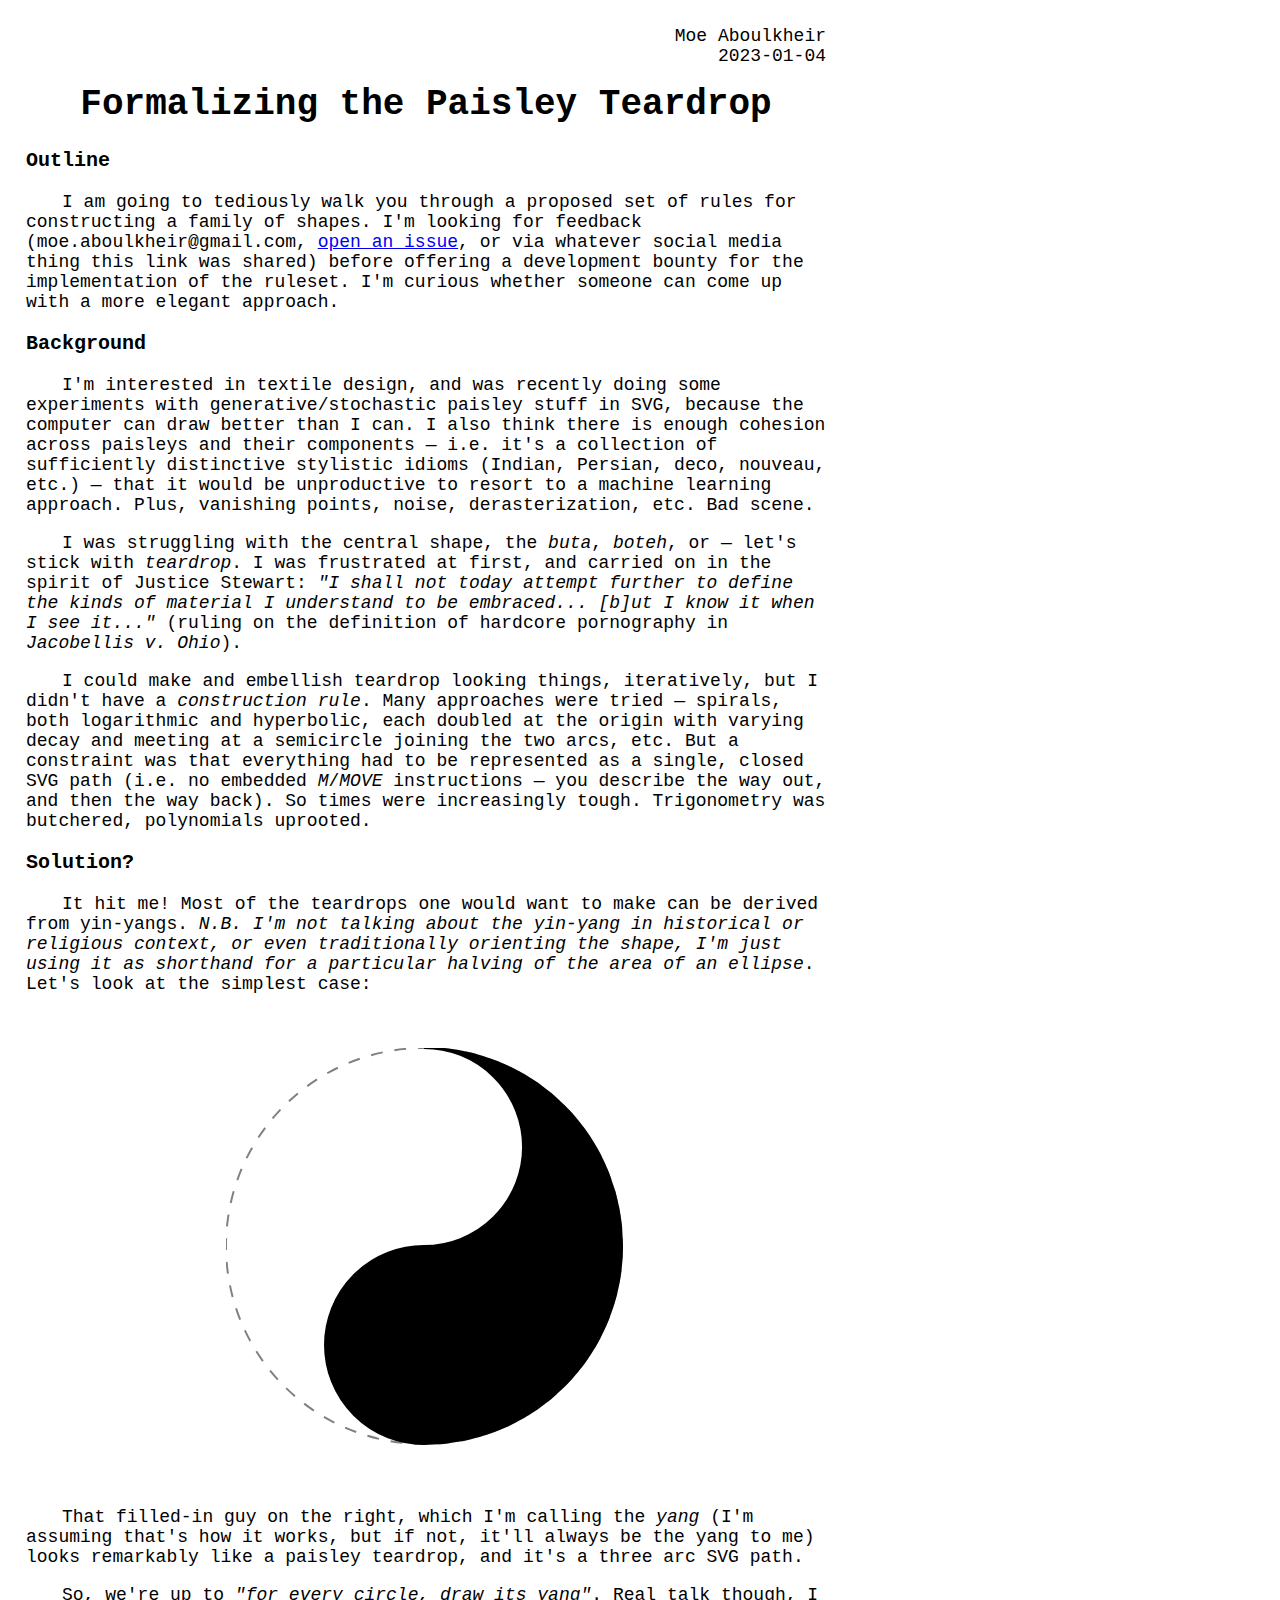
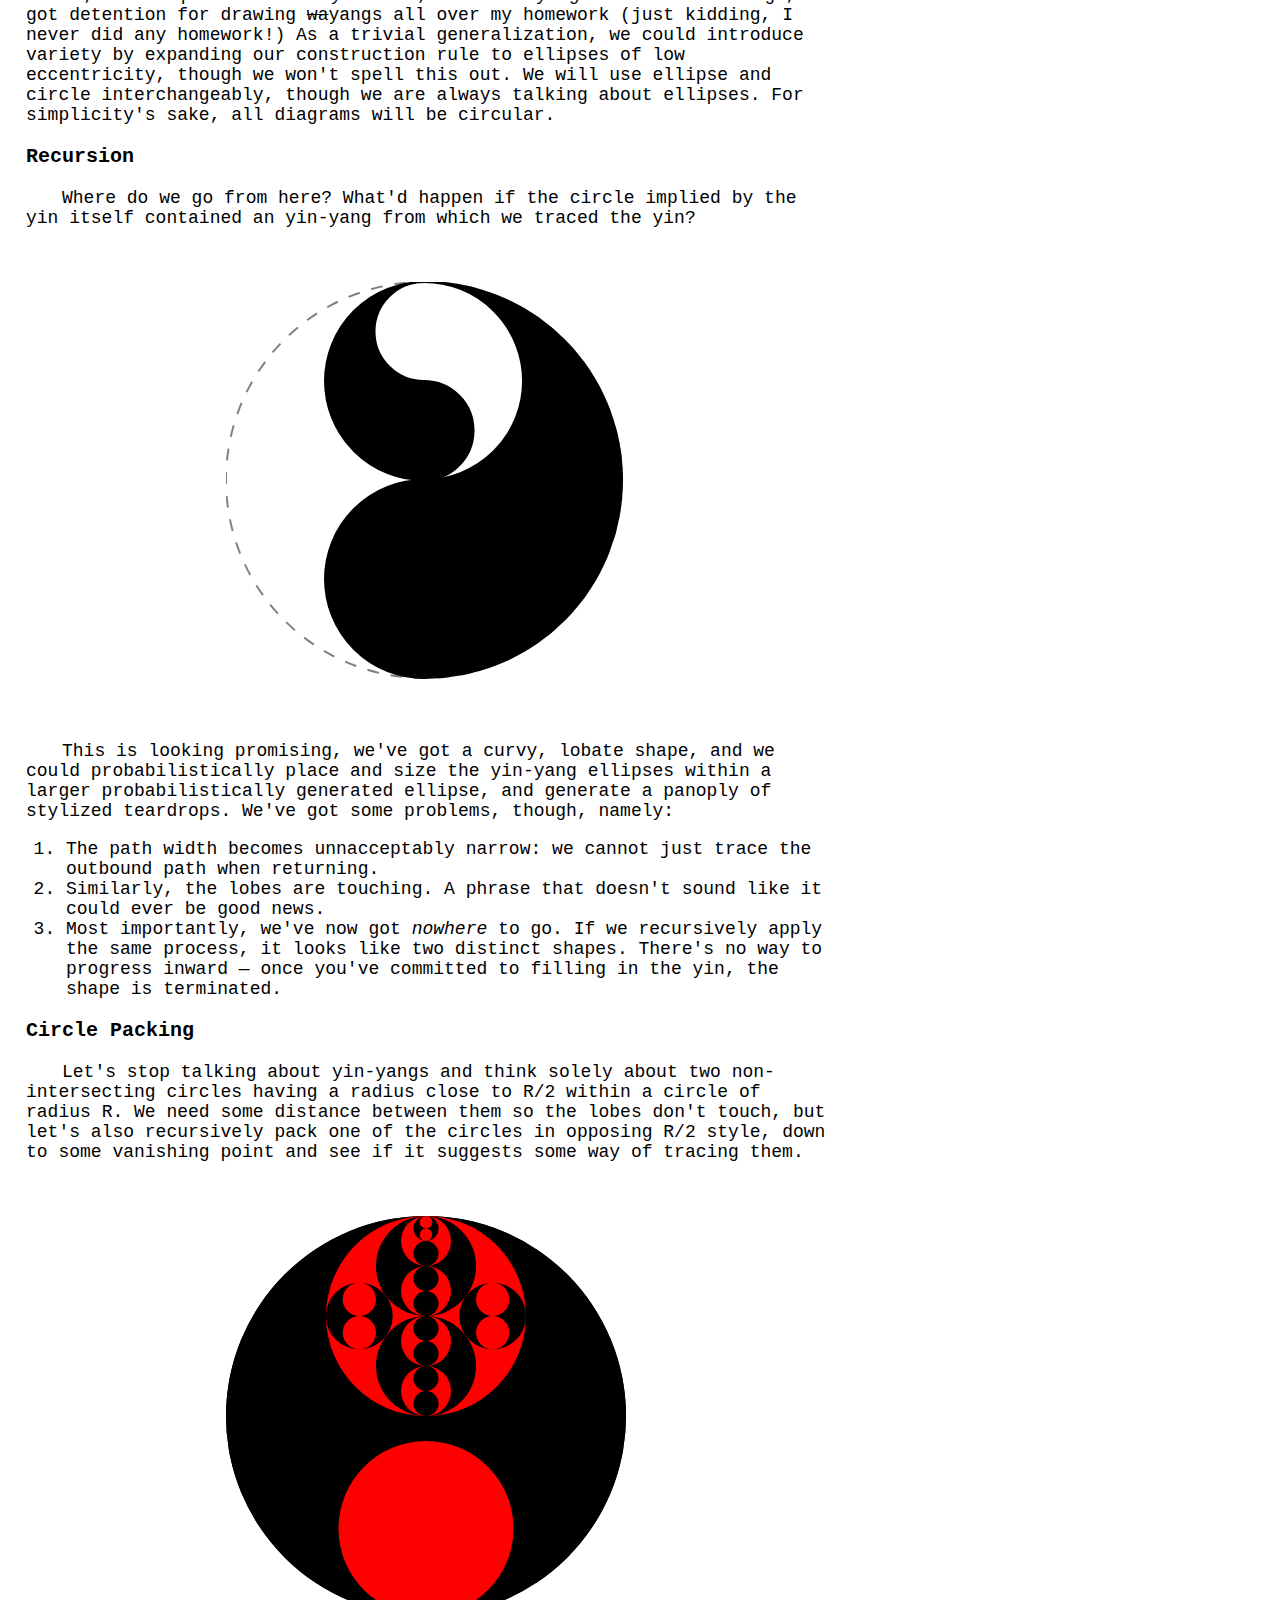
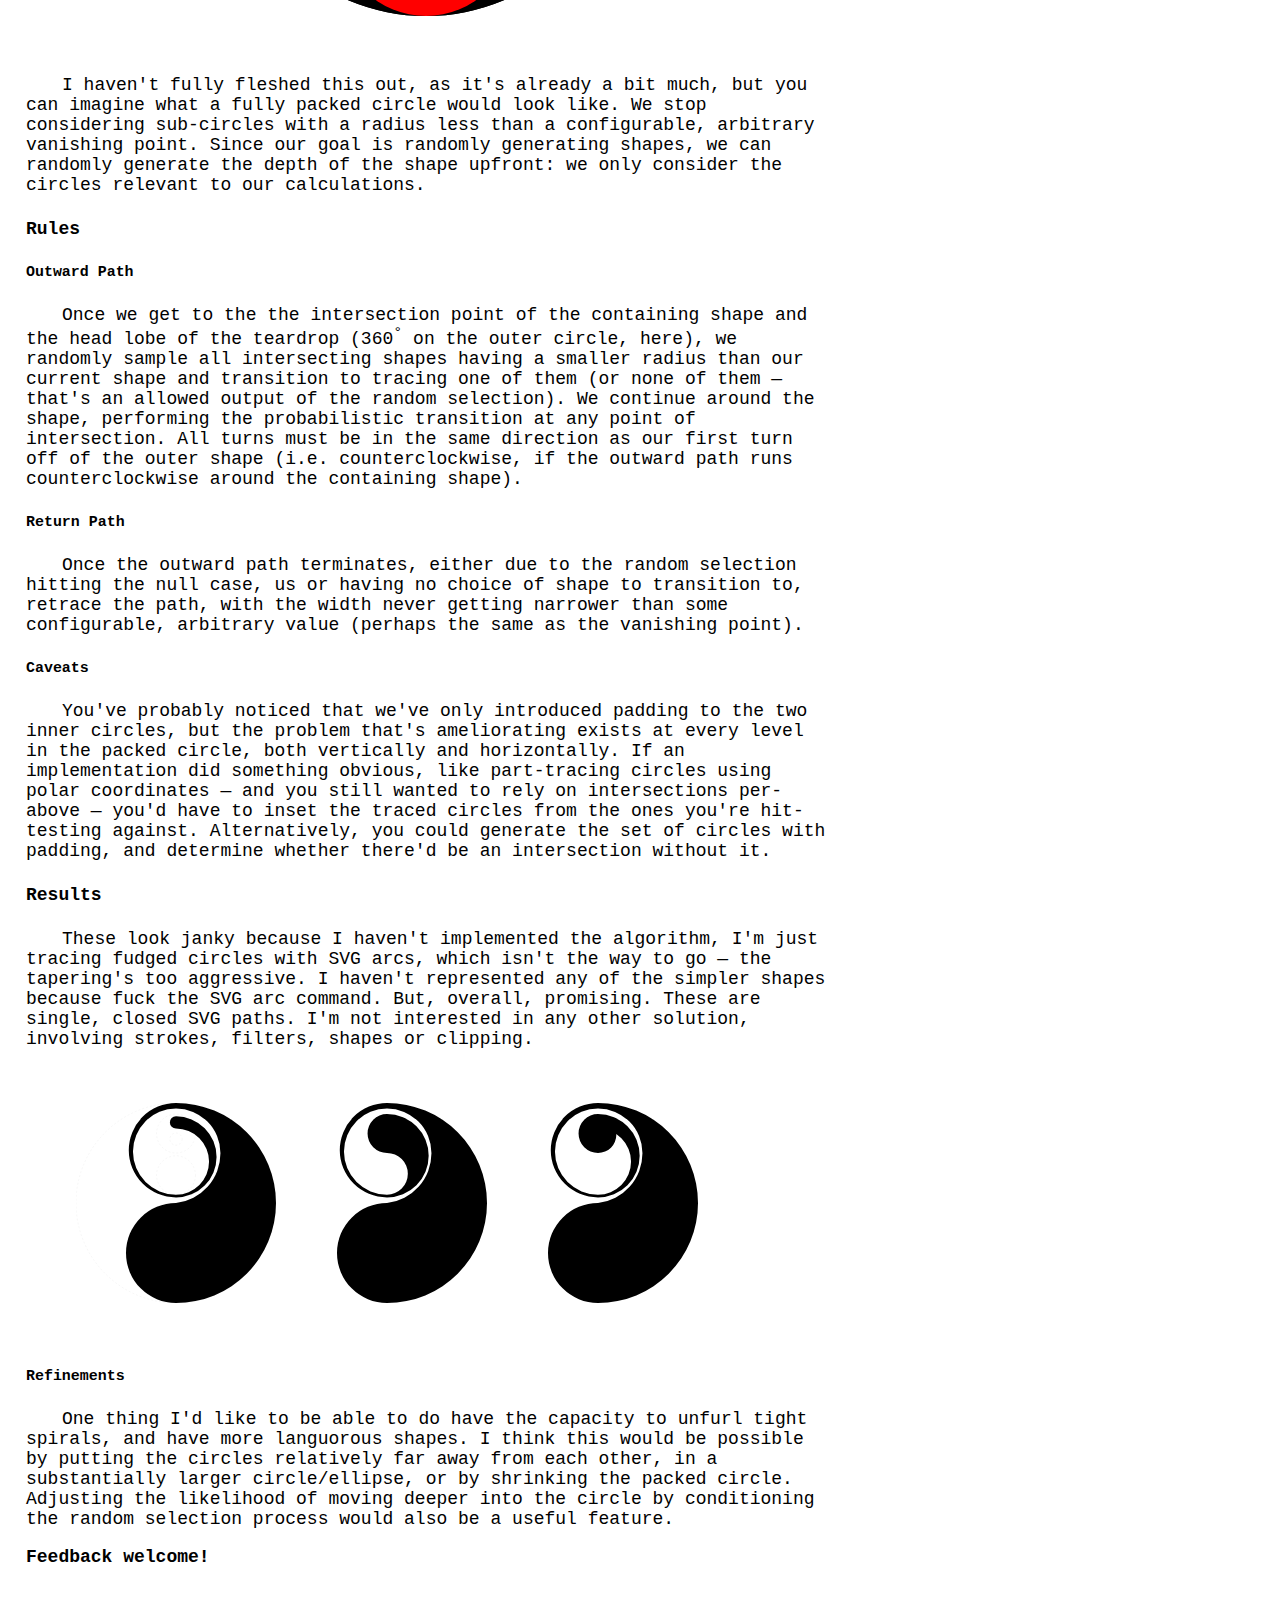
==== index.html @ a37d4d9e "Spec" ====
<!doctype html>
<html class="no-js" lang="">
    <head>
        <meta charset="utf-8">
        <meta http-equiv="x-ua-compatible" content="ie=edge">
        <title>Formalizing the Paisley Teardrop</title>
        <meta name="description" content="">
        <meta name="viewport" content="width=device-width, initial-scale=1">
        <style type="text/css">
         body {
             font-family: monospace;
             max-width: 800px;
             padding: 1em;
             font-size: 18px;
         }

         blockquote {
            font-size: 16px;
         }

         h3 {
             font-size: 20px;
         }
         p {
             text-indent: 2em;
         }

         h1 { clear: both; text-align: center }

         svg { padding: 2em 0 2em 0; margin-left: 200px; }

         .examples {
             margin-left: 50px;
         }

         .examples svg {
             display: inline-block;
             margin-left: 0;
         }

         .intro {
            float: right;
            text-align: right;
            margin-bottom: 1em;
         }

         circle, ellipse { fill: none; stroke: grey; stroke-width: 0.5; stroke-dasharray: 3 }
         path { stroke: black; stroke-width: 0.5; }
        </style>
    </head>
    <body>
        <div class="intro">
            Moe Aboulkheir<br />
            2023-01-04
        </div>
        <h1>Formalizing the Paisley Teardrop</h1>

        <h3>Outline</h3>

        <p>
            I am going to tediously walk you through a proposed set of rules for constructing
            a family of shapes. I'm looking for feedback (moe.aboulkheir@gmail.com,
            <a href="https://github.com/moea/paisley/issues">open an issue</a>, or via whatever social media thing this link was shared) before offering
            a development bounty for the implementation of the ruleset. I'm
            curious whether someone
            can come up with a more elegant approach.
        </p>

        <h3>Background</h3>
        <p>
            I'm interested in textile design, and was recently doing some experiments
            with generative/stochastic paisley stuff in SVG, because the computer can draw better than I can.
            I also think there is enough cohesion across paisleys and their components &mdash; i.e.
            it's a collection of sufficiently distinctive stylistic idioms (Indian, Persian, deco, nouveau, etc.) &mdash; that
            it would be unproductive to resort to a machine learning approach. Plus,
            vanishing points, noise, derasterization, etc. Bad scene.
        </p>
        <p>
            I was struggling with the central
            shape, the <i>buta</i>, <i>boteh</i>, or &mdash; let's stick with <i>teardrop</i>.
            I was frustrated at first, and carried on in the spirit of Justice Stewart:
            <i>"I shall not today attempt further to define the kinds of material
                I understand to be embraced... [b]ut I know it when I see it..."</i>
            (ruling on the definition of hardcore pornography in <i>Jacobellis v. Ohio</i>).
        </p>

            <p>I could
                make and embellish teardrop looking things, iteratively, but I didn't
                have a <i>construction rule</i>.  Many approaches were tried &mdash; spirals, both logarithmic and
                hyperbolic, each doubled at the origin with varying decay and meeting at a semicircle joining
                the two arcs, etc.  But a constraint  was that everything had to be represented as a single, closed SVG path (i.e. no embedded <em>M</em>/<em>MOVE</em> instructions &mdash; you
                describe the way out, and then the way back). So times were
                increasingly tough. Trigonometry was butchered, polynomials
                uprooted.
            </p>

            <h3>Solution?</h3>
            <p>
                It hit me!  Most of the teardrops one would want to make can be derived from
                yin-yangs.  <i>N.B. I'm not talking about the yin-yang in historical or religious context, or even traditionally
                orienting the shape, I'm just using it as shorthand for a particular halving of the area of an ellipse</i>.  Let's
                look at the simplest case:
            </p>

            <svg width="400" height="400" viewbox="0 0 101 101">
                <circle cx="50" cy="50" r="50" />
                <path d="M 50 50 A 1 1 0 0 0 50 100 A 1 1 0 0 0 50 0 A 1 1 0 0 1 50 50" />
            </svg>

                <p>
                That filled-in guy on the right, which I'm calling the <i>yang</i> (I'm assuming
                that's how it works, but if not, it'll always be the yang to me)  looks remarkably
                like a paisley teardrop, and it's a three arc SVG path.

                <p>
                       So, we're up to <i>"for every circle, draw its yang"</i>.
                       Real talk though, I got detention for drawing <strike>wa</strike>yangs all over my
                       homework (just kidding, I never did any homework!) As a trivial generalization, we could introduce
                       variety by expanding our construction rule to ellipses of
                       low eccentricity, though we won't spell this out.  We will
                       use ellipse and circle interchangeably, though we are always
                       talking about ellipses. For simplicity's sake, all diagrams
                       will be circular.
                </p>

                <h3>Recursion</h3>

                <p>Where do we go from here?  What'd happen if the circle implied by the yin
                itself contained an yin-yang from which we traced the yin?</p>

                <svg width="400" height="400" viewbox="0 0 101 101">
                    <circle cx="50" cy="50" r="50" />
                   <path d="M 50 50 A 1 1 0 0 0 50 100 A 1 1 0 0 0 50 0 A 1 1 0 0 1 50 50" />
                    <path d="M 50 25 A 1 1 0 0 1 50 50 A 1 1 0 0 1 50 0 A 1 1 0 0 0 50 25" />
                </svg>

                <p>This is looking promising, we've got a curvy, lobate shape, and we could
                    probabilistically place and size the yin-yang ellipses within a larger
                    probabilistically generated ellipse, and generate a panoply of stylized teardrops.
                    We've got some problems, though, namely:

                    <ol>
                        <li>The path width becomes unnacceptably narrow: we
                        cannot just trace the outbound path when returning.</li>
                        <li>Similarly, the lobes are touching. A phrase that
                        doesn't sound like it could ever be good news.</li>
                        <li>Most importantly, we've now got <i>nowhere</i> to go.  If we
                        recursively apply the same process, it looks like two distinct shapes.  There's
                        no way to progress inward  &mdash; once you've committed to
                            filling in the yin, the shape is terminated.</li>
                    </ol>
                </p>

                <h3>Circle Packing</h3>

                <p>
                Let's stop talking about yin-yangs and think solely about two
                    non-intersecting
                    circles having a radius close to <code>R/2</code> within a circle of radius
                    <code>R</code>. We need some distance between them so the lobes don't touch,
                but let's also recursively pack one of the circles in opposing
                    <code>R/2</code> style, down to some vanishing point and see if it suggests some
                way of tracing them.
                </p>

                <svg viewbox="0 0 300 300" style="width: 400px; height: 400px">
                    <circle cx="150" cy="150" r="150" style="stroke-width: 0; fill: black;"></circle><circle cx="150" cy="234.375" r="65.625" style="stroke-width: 0; fill: red;"></circle><g><circle cx="150" cy="150" r="150" style="stroke-width: 0; fill: black;"></circle><circle cx="150" cy="234.375" r="65.625" style="stroke-width: 0; fill: red;"></circle><circle cx="150" cy="75" r="75" style="stroke-width: 0; fill: red;"></circle><circle cx="150" cy="37.5" r="37.5" style="stroke-width: 0; fill: black;"></circle><circle cx="150" cy="112.5" r="37.5" style="stroke-width: 0; fill: black;"></circle><circle cx="150" cy="18.75" r="18.75" style="stroke-width: 0; fill: red;"></circle><circle cx="150" cy="56.25" r="18.75" style="stroke-width: 0; fill: red;"></circle><circle cx="100" cy="75" r="25" style="stroke-width: 0; fill: black;"></circle><circle cx="200" cy="75" r="25" style="stroke-width: 0; fill: black;"></circle><circle cx="150" cy="93.75" r="18.75" style="stroke-width: 0; fill: red;"></circle><circle cx="150" cy="131.25" r="18.75" style="stroke-width: 0; fill: red;"></circle><circle cx="150" cy="9.375" r="9.375" style="stroke-width: 0; fill: black;"></circle><circle cx="150" cy="28.125" r="9.375" style="stroke-width: 0; fill: black;"></circle><circle cx="150" cy="46.875" r="9.375" style="stroke-width: 0; fill: black;"></circle><circle cx="150" cy="65.625" r="9.375" style="stroke-width: 0; fill: black;"></circle><circle cx="150" cy="84.375" r="9.375" style="stroke-width: 0; fill: black;"></circle><circle cx="150" cy="103.125" r="9.375" style="stroke-width: 0; fill: black;"></circle><circle cx="150" cy="121.875" r="9.375" style="stroke-width: 0; fill: black;"></circle><circle cx="150" cy="140.625" r="9.375" style="stroke-width: 0; fill: black;"></circle><circle cx="150" cy="4.6875" r="4.6875" style="stroke-width: 0; fill: red;"></circle><circle cx="150" cy="14.0625" r="4.6875" style="stroke-width: 0; fill: red;"></circle><circle cx="100" cy="62.5" r="12.5" style="stroke-width: 0; fill: red;"></circle><circle cx="100" cy="87.5" r="12.5" style="stroke-width: 0; fill: red;"></circle><circle cx="200" cy="62.5" r="12.5" style="stroke-width: 0; fill: red;"></circle><circle cx="200" cy="87.5" r="12.5" style="stroke-width: 0; fill: red;"></circle></svg>

                <p>
                    I haven't fully fleshed this out, as it's already a bit much, but
                    you can imagine what a fully packed circle would look like.
                    We stop considering sub-circles with a
                    radius less than a configurable, arbitrary vanishing point.
                    Since our goal is randomly generating shapes, we can
                    randomly generate the depth of the shape upfront: we only
                    consider the circles relevant to our calculations.
                </p>

                <h4>Rules</h4>
                <h5>Outward Path</h5>
                <p>
                    Once we get to the the intersection point of the containing
                    shape and the head lobe of the teardrop (360<sup>&deg;</sup> on
                    the outer circle, here), we randomly sample all intersecting
                    shapes having a smaller radius than our current shape
                    and transition
                    to tracing one of them (or none of them &mdash; that's an allowed output
                    of the random selection).  We continue around the shape, performing the
                    probabilistic transition at any point of intersection.  All turns must be
                    in the same direction as our first turn off of the outer shape
                    (i.e. counterclockwise, if the outward path runs
                    counterclockwise around the containing shape).
                </p>
                <h5>Return Path</h5>
                    <P>Once the outward path terminates, either due to the random selection
                hitting the null case, us or having no choice of shape to transition
                        to, retrace the path, with the width never getting
                        narrower than some configurable, arbitrary value (perhaps
                        the same as the vanishing point).</p>

                <h5>Caveats</h5>

                <p>You've probably noticed that we've only introduced padding to the
                two inner circles, but the problem that's ameliorating exists at
                    every level in the packed circle, both vertically and horizontally.
                    If an implementation did something obvious, like part-tracing circles
                using polar coordinates &mdash; and you still wanted to rely on intersections per-above &mdash;
                you'd have to inset the traced circles from the ones you're hit-testing against.  Alternatively,
                you could generate the set of circles with padding, and determine whether there'd be
                an intersection without it.</p>

                <h4>Results</h4>

                <p>These look janky because I haven't implemented the algorithm, I'm just
                    tracing fudged circles with SVG arcs, which isn't the way to go &mdash; the tapering's too aggressive.  I
                    haven't represented any of the simpler shapes because fuck the SVG arc command.
                    But, overall, promising.  These are single, closed SVG paths.
                    I'm not interested in any other solution, involving strokes, filters, shapes or
                    clipping.
                </p>

                <div class="examples">
                <svg viewBox="0 0 300 300" style="width: 200px; height: 200px"><circle cx="150" cy="150" r="150" style="opacity: 0.2;"></circle><circle cx="150" cy="75" r="66.66666666666667" style="opacity: 0.2;"></circle><circle cx="150" cy="45.833333333333336" r="29.166666666666664" style="opacity: 0.2;"></circle><circle cx="150" cy="108.33333333333333" r="29.166666666666664" style="opacity: 0.2;"></circle><circle cx="150" cy="29.166666666666664" r="9.166666666666664" style="opacity: 0.2;"></circle><circle cx="150" cy="54.166666666666664" r="9.166666666666664" style="opacity: 0.2;"></circle><circle cx="150" cy="225" r="75" style="opacity: 0.2;"></circle></g><path d="M 150 150 A 75 75 0 0 0 150 300 A 150 150 0 0 0 149.99999999999997 0 A 66.66666666666667 66.66666666666667 0 0 0 150 141.66666666666669 A 9.166666666666664 9.166666666666664 0 0 0 150 20 A 9.166666666666664 9.166666666666664 0 0 0 150 38.33333333333333 A 29.166666666666664 29.166666666666664 0 0 1 150 137.5 A 45 45 0 0 1 150 8.333333333333329 A 66.66666666666667 66.66666666666667 0 0 1 216.66666666666669 75 A 75 75 0 0 1 150 150" style="stroke-width: 0; fill: black;"></path><</svg>
                <svg viewBox="0 0 300 300" style="width: 200px; height: 200px"><path d="M 150 150 A 75 75 0 0 0 150 300 A 150 150 0 0 0 149.99999999999997 0 A 66.66666666666667 66.66666666666667 0 0 0 150 141.66666666666669 A 29.166666666666664 29.166666666666664 0 0 0 150 16.66666666666667 A 29.166666666666664 29.166666666666664 0 0 0 150 75 A 29.166666666666664 29.166666666666664 0 0 1 150 137.5 A 45 45 0 0 1 150 8.333333333333329 A 66.66666666666667 66.66666666666667 0 0 1 216.66666666666669 75 A 75 75 0 0 1 150 150" style="stroke-width: 0; fill: black;"></path></svg>
                <svg viewBox="0 0 300 300" style="width: 200px; height: 200px"><path d="M 150 150 A 75 75 0 0 0 150 300 A 150 150 0 0 0 149.99999999999997 0 A 66.66666666666667 66.66666666666667 0 0 0 150 141.66666666666669 A 29.166666666666664 29.166666666666664 0 0 0 150 16.66666666666667 A 29.166666666666664 29.166666666666664 0 0 0 150 75 A 9.166666666666664 9.166666666666664 0 0 0 150 20 A 9.166666666666664 9.166666666666664 0 0 0 150 38.33333333333333 A 29.166666666666664 29.166666666666664 0 0 1 150 137.5 A 45 45 0 0 1 150 8.333333333333329 A 66.66666666666667 66.66666666666667 0 0 1 216.66666666666669 75 A 75 75 0 0 1 150 150" style="stroke-width: 0; fill: black;"></path></svg>
                </div>

                <h5>Refinements</h5>

                <p>
                      One thing I'd like to be able to do have the capacity
                    to unfurl tight spirals, and have more languorous shapes.
                    I think this would be possible by putting the circles relatively
                    far away from each other, in a substantially larger circle/ellipse, or by shrinking the packed circle.   Adjusting
                    the likelihood of moving deeper into the circle by
                    conditioning the random selection
                    process would also be a useful feature.
                </p>

                <b>Feedback welcome!</b>

    </body>
</html>
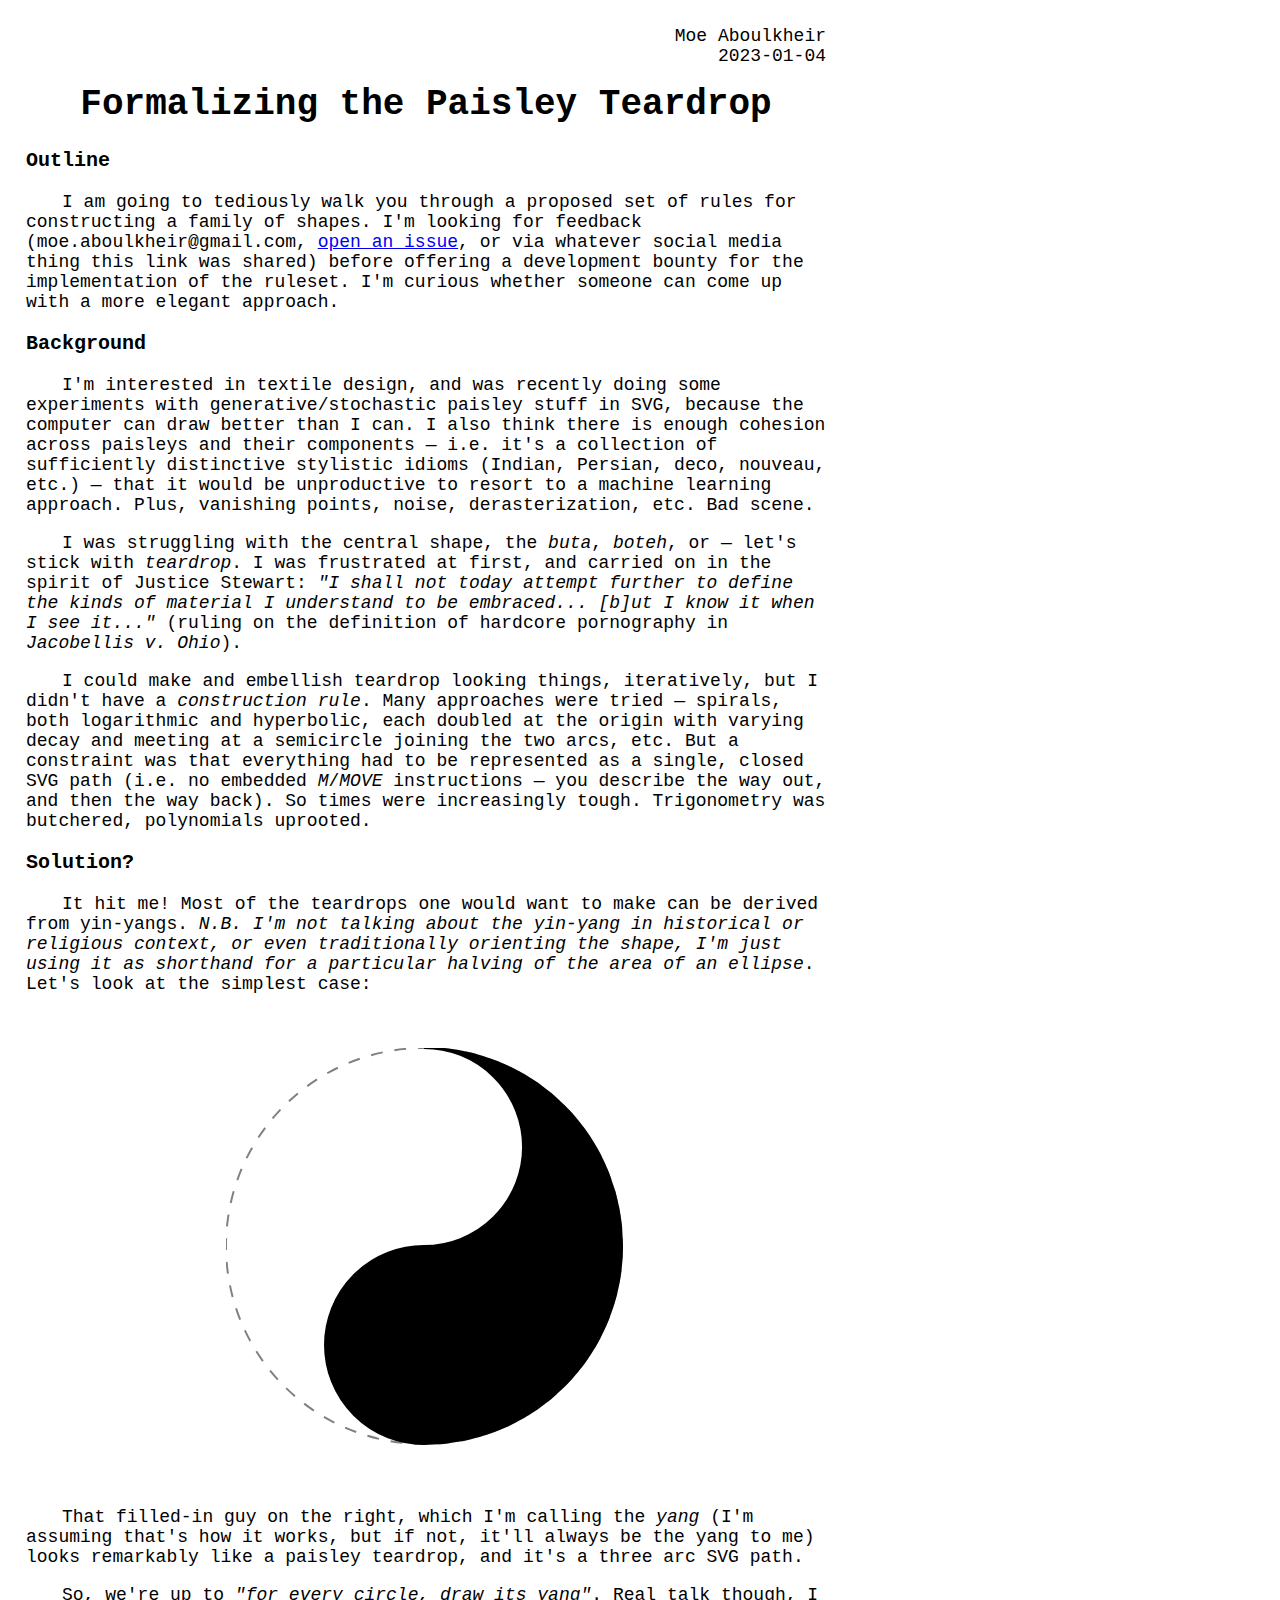
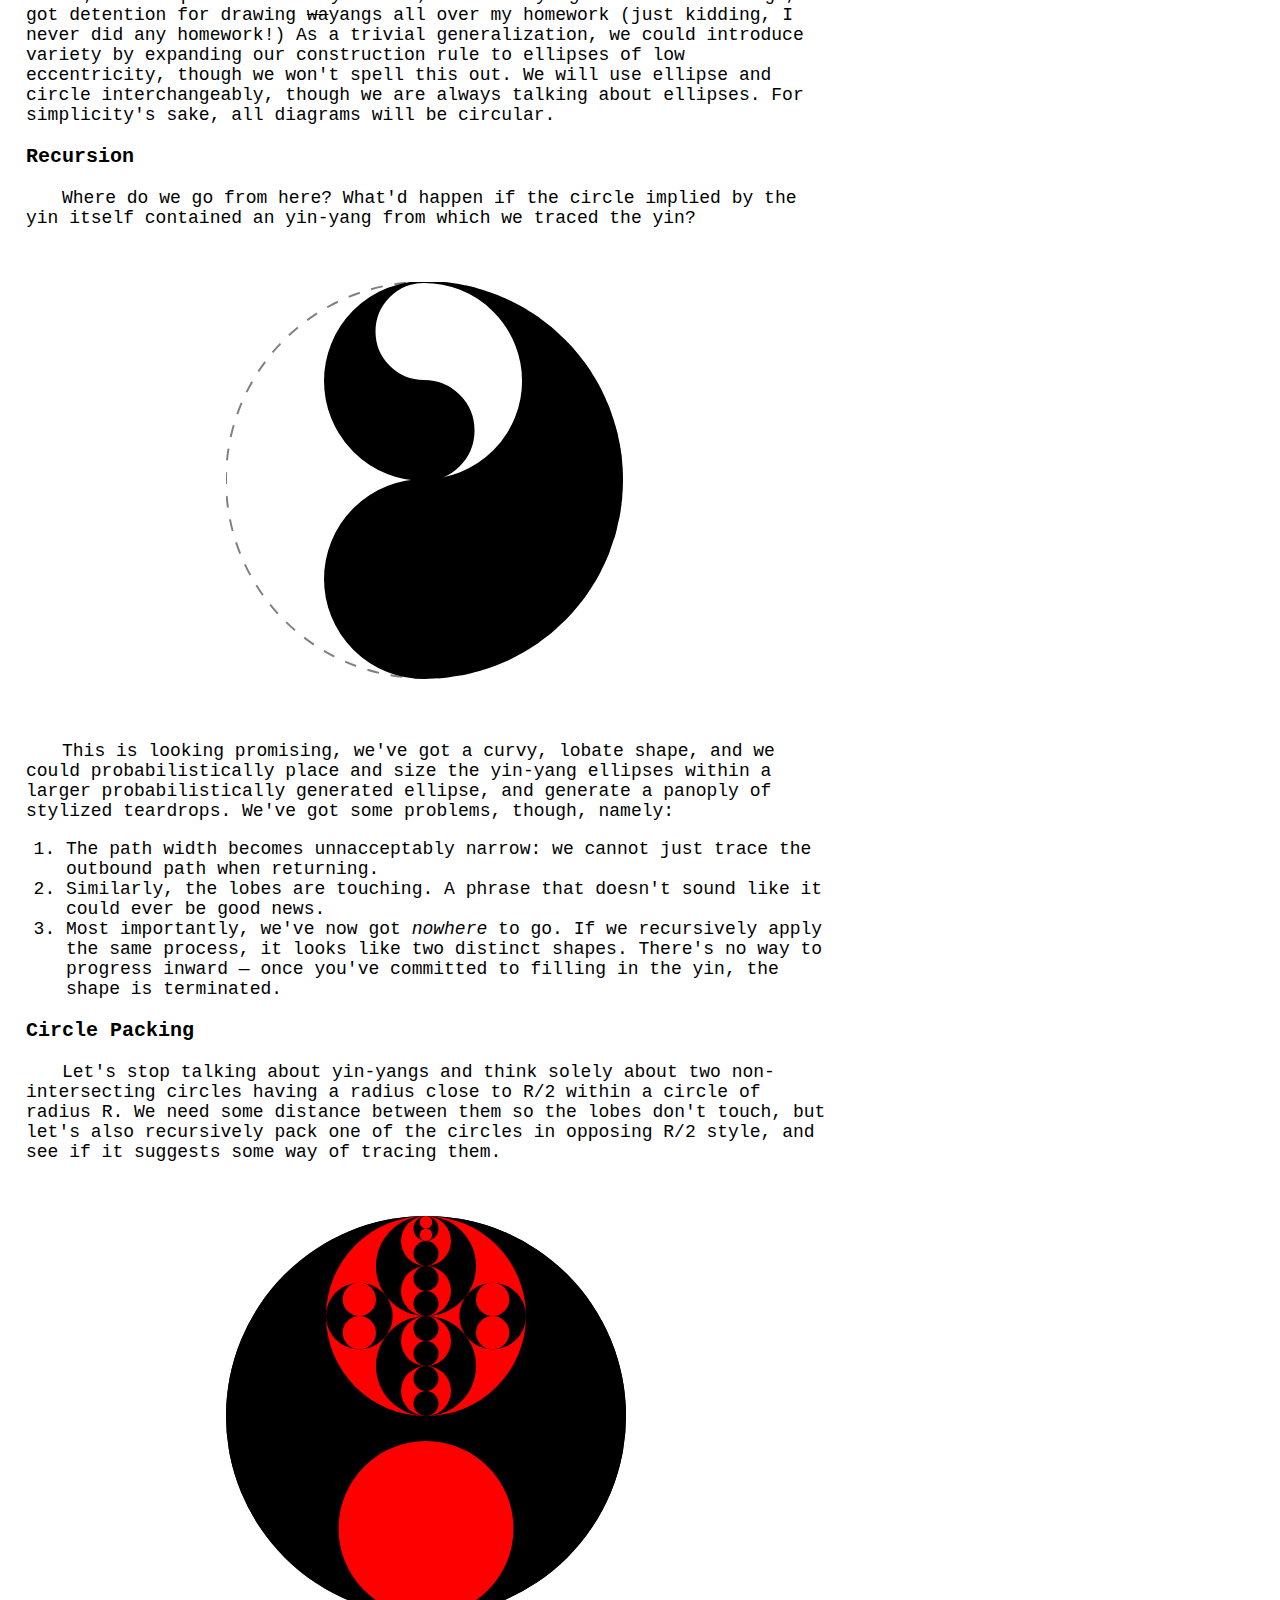
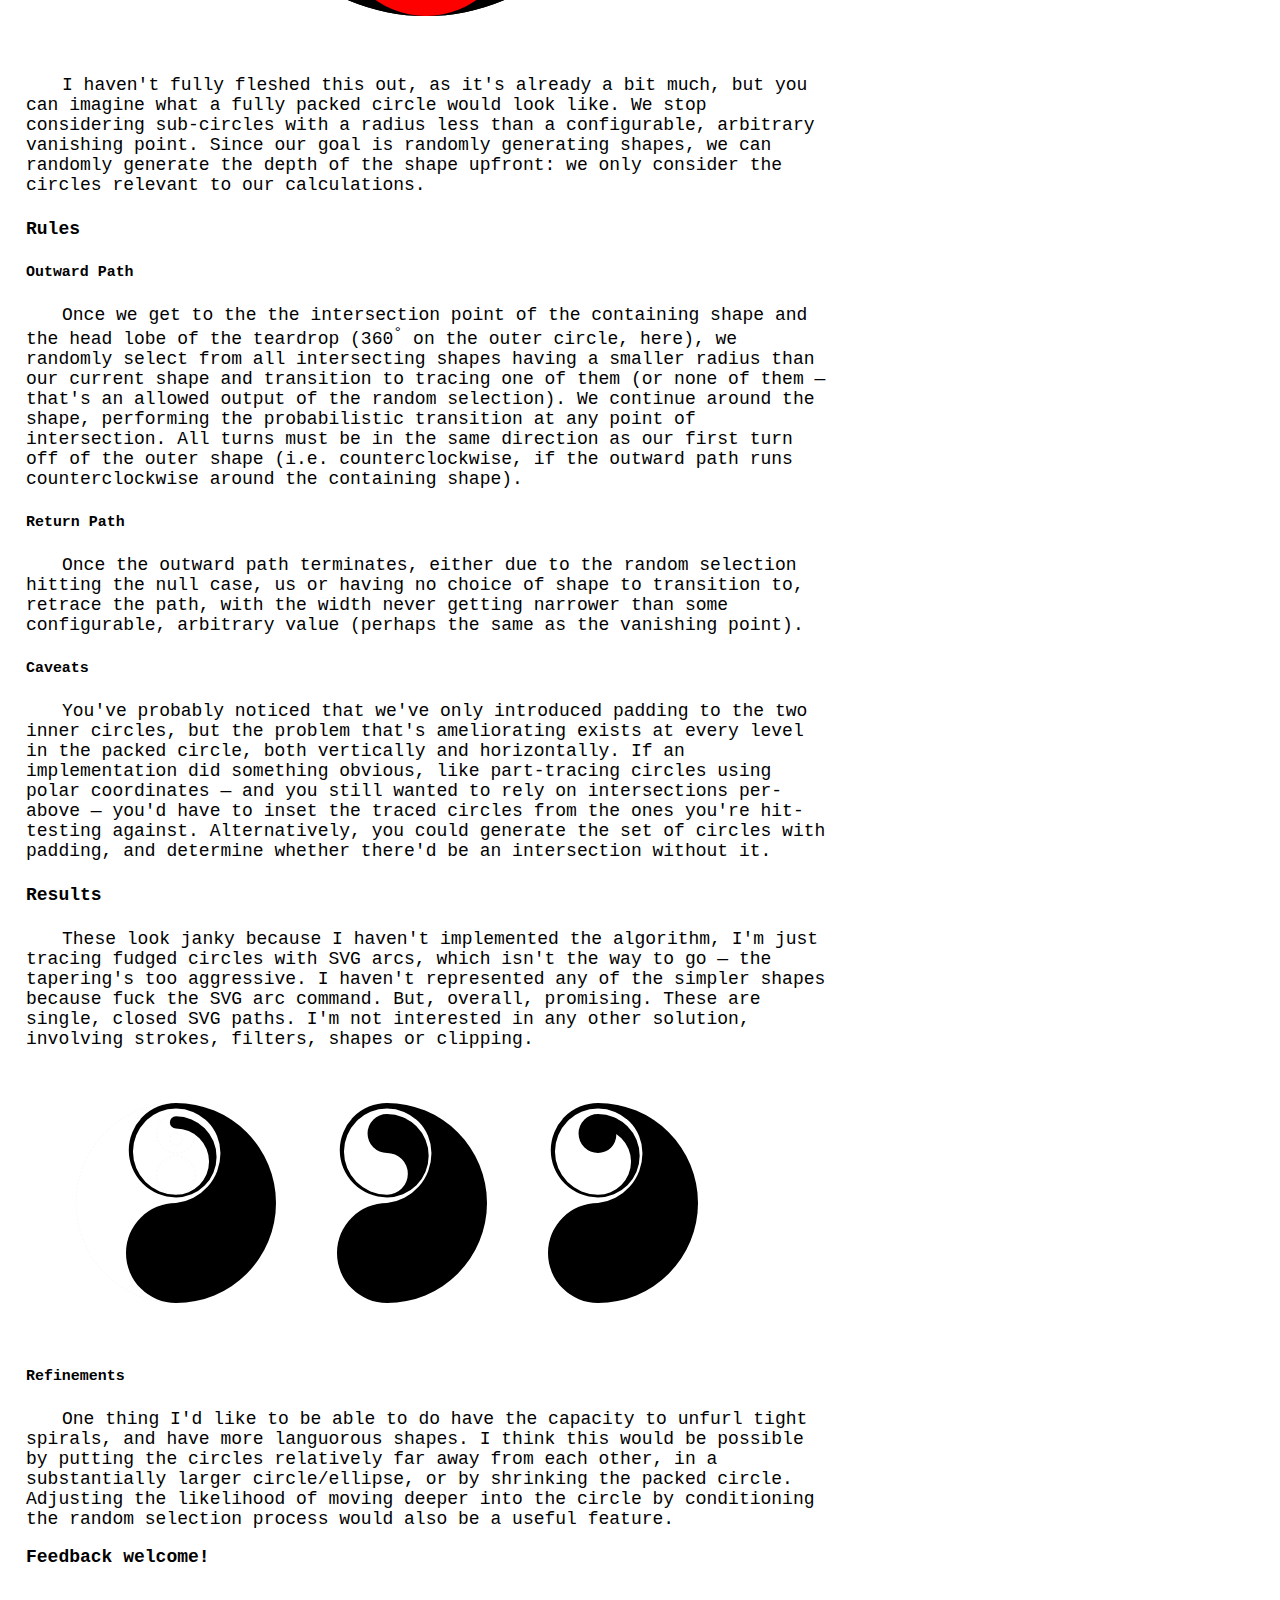
==== commit 461e333f: "Clarify" ====
--- a/index.html
+++ b/index.html
@@ -159,7 +159,7 @@
                     circles having a radius close to <code>R/2</code> within a circle of radius
                     <code>R</code>. We need some distance between them so the lobes don't touch,
                 but let's also recursively pack one of the circles in opposing
-                    <code>R/2</code> style, down to some vanishing point and see if it suggests some
+                    <code>R/2</code> style, and see if it suggests some
                 way of tracing them.
                 </p>
 
@@ -181,7 +181,7 @@
                 <p>
                     Once we get to the the intersection point of the containing
                     shape and the head lobe of the teardrop (360<sup>&deg;</sup> on
-                    the outer circle, here), we randomly sample all intersecting
+                    the outer circle, here), we randomly select from all intersecting
                     shapes having a smaller radius than our current shape
                     and transition
                     to tracing one of them (or none of them &mdash; that's an allowed output
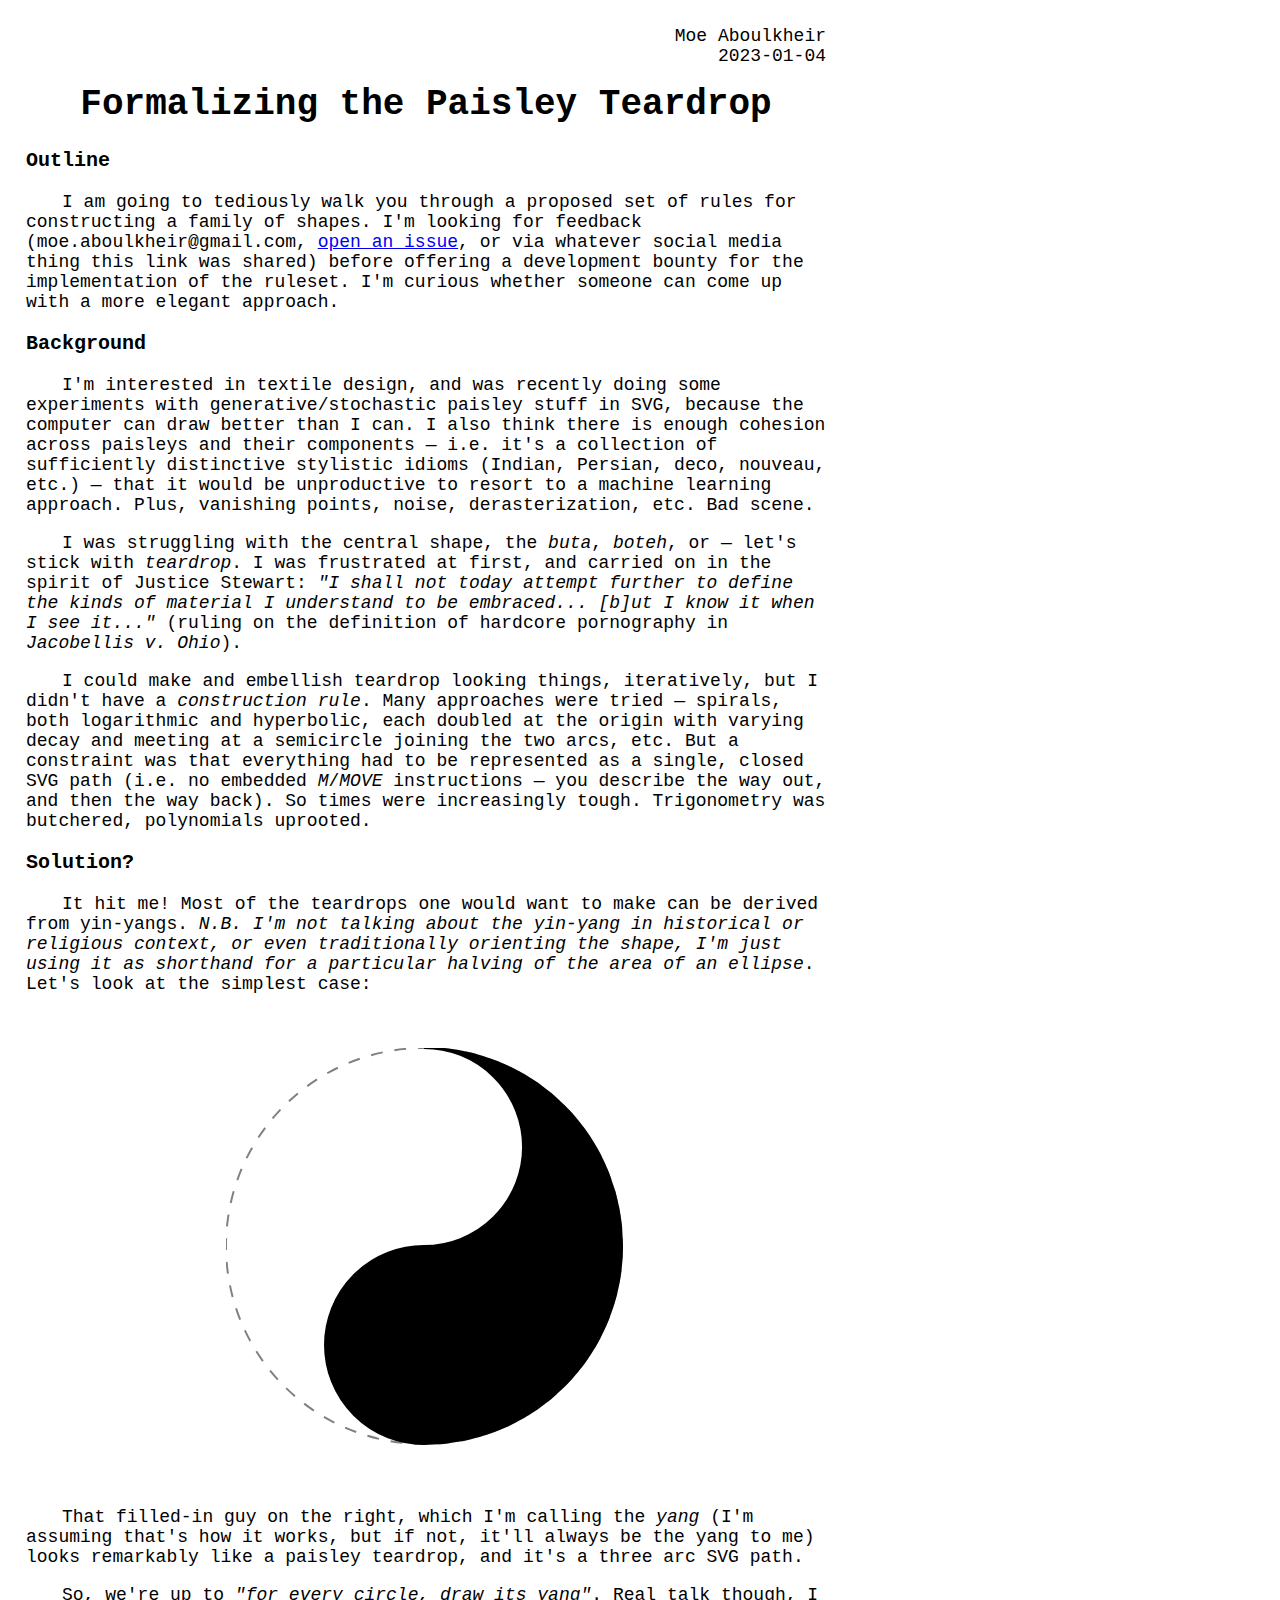
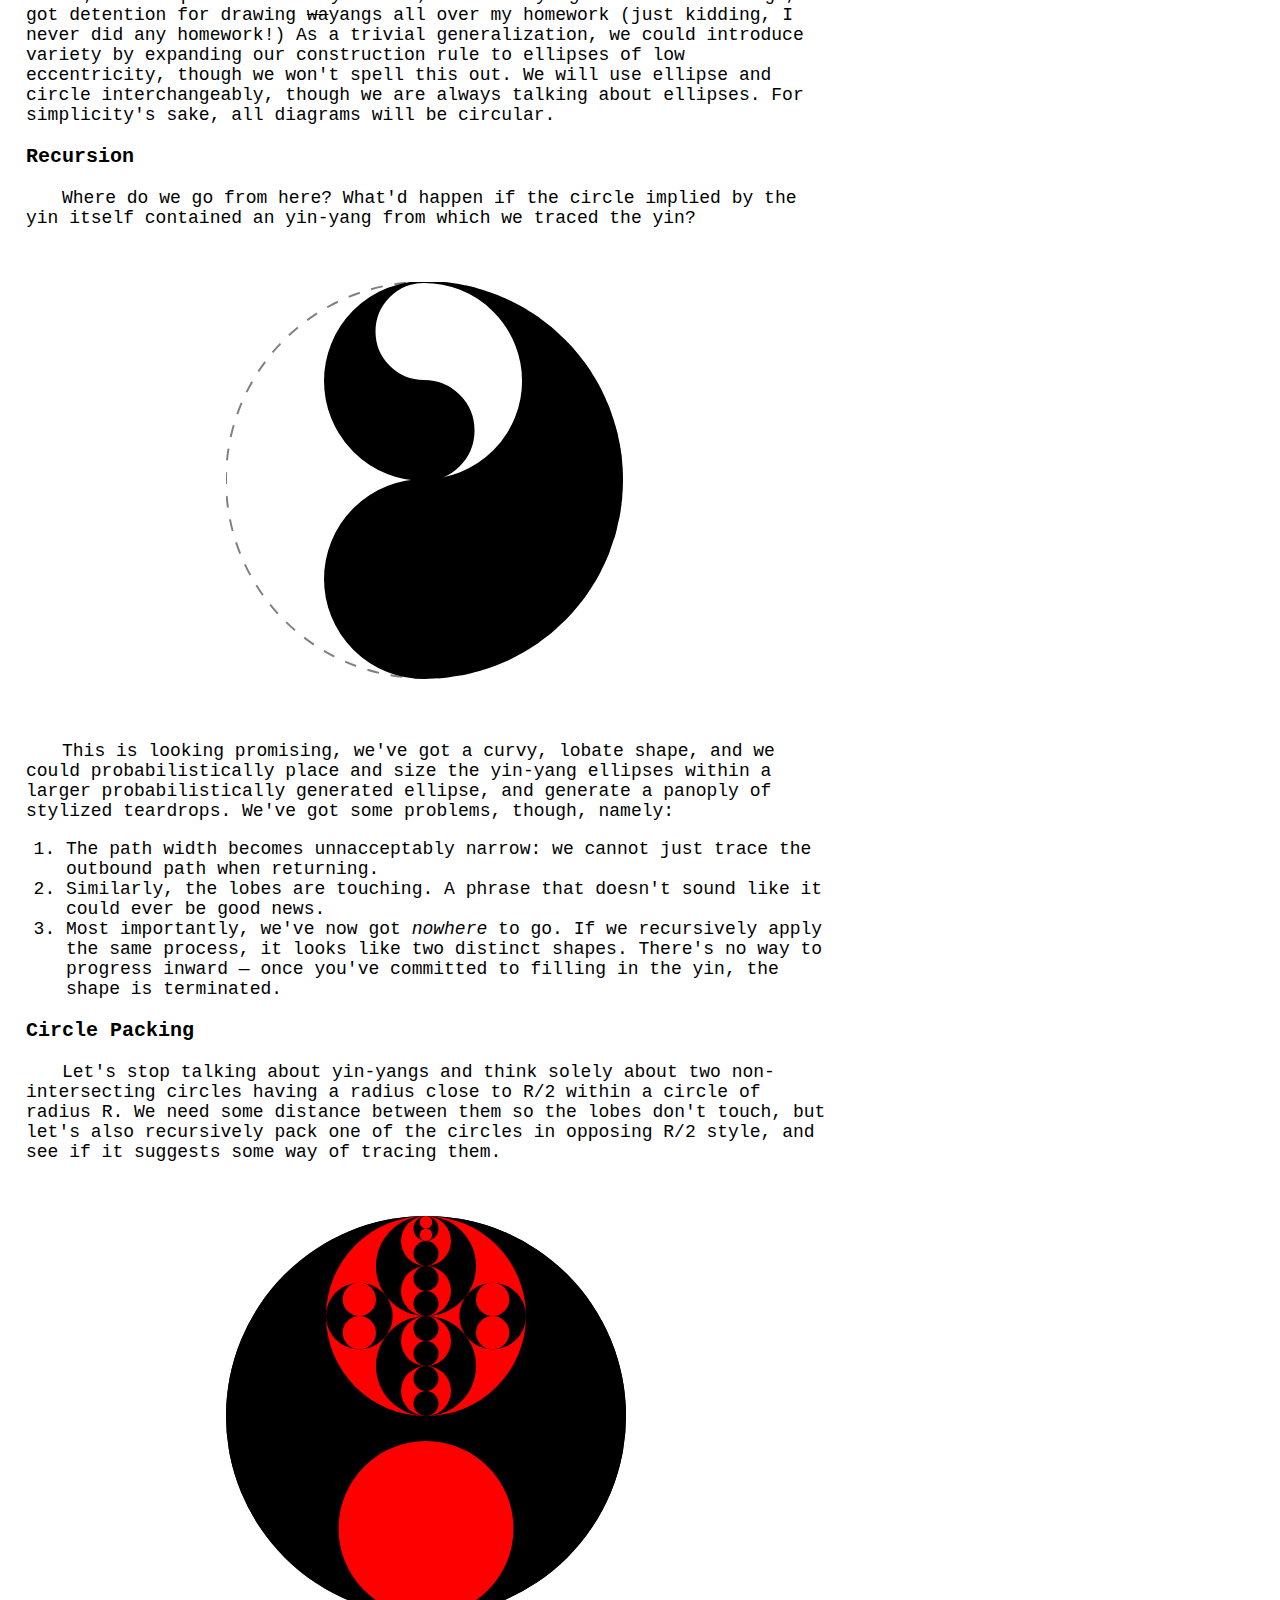
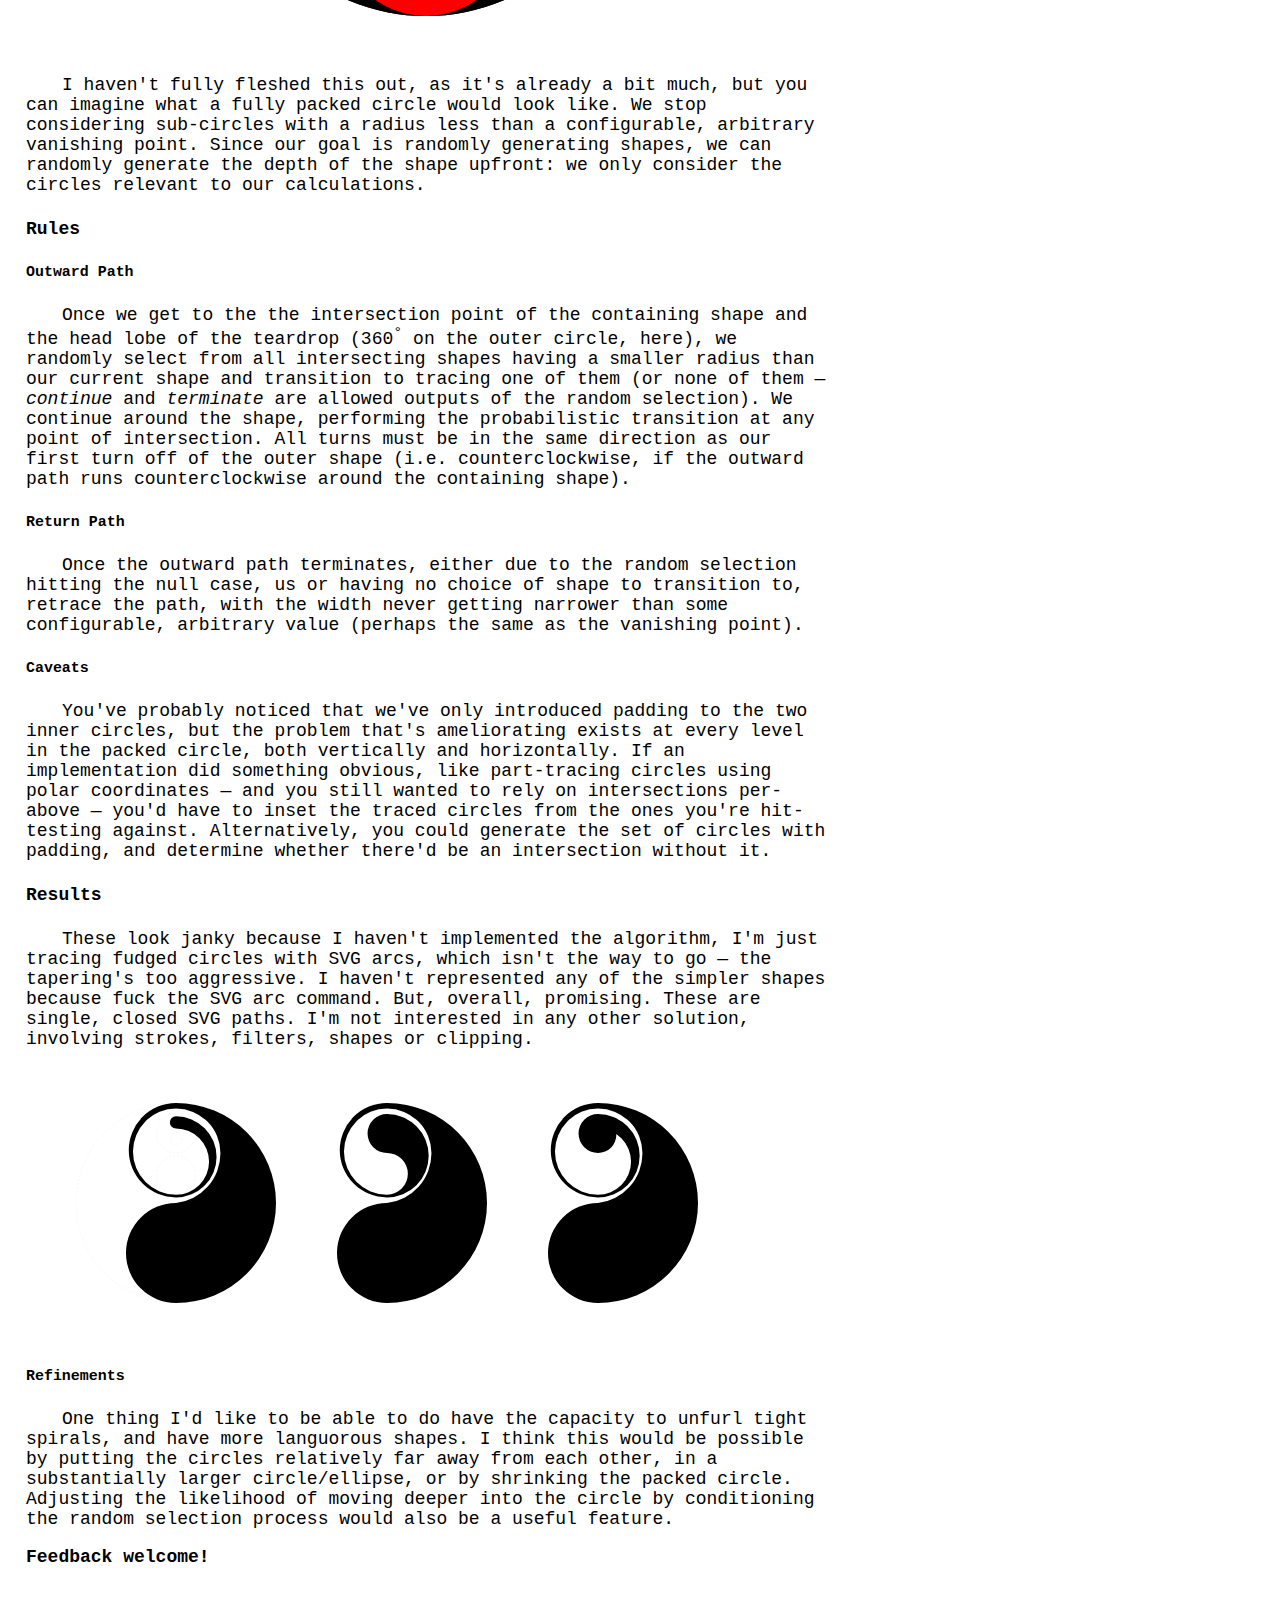
==== commit b023f0a3: "Clarify" ====
--- a/index.html
+++ b/index.html
@@ -184,7 +184,7 @@
                     the outer circle, here), we randomly select from all intersecting
                     shapes having a smaller radius than our current shape
                     and transition
-                    to tracing one of them (or none of them &mdash; that's an allowed output
+                    to tracing one of them (or none of them &mdash; <i>continue</i> and <i>terminate</i> are allowed outputs
                     of the random selection).  We continue around the shape, performing the
                     probabilistic transition at any point of intersection.  All turns must be
                     in the same direction as our first turn off of the outer shape
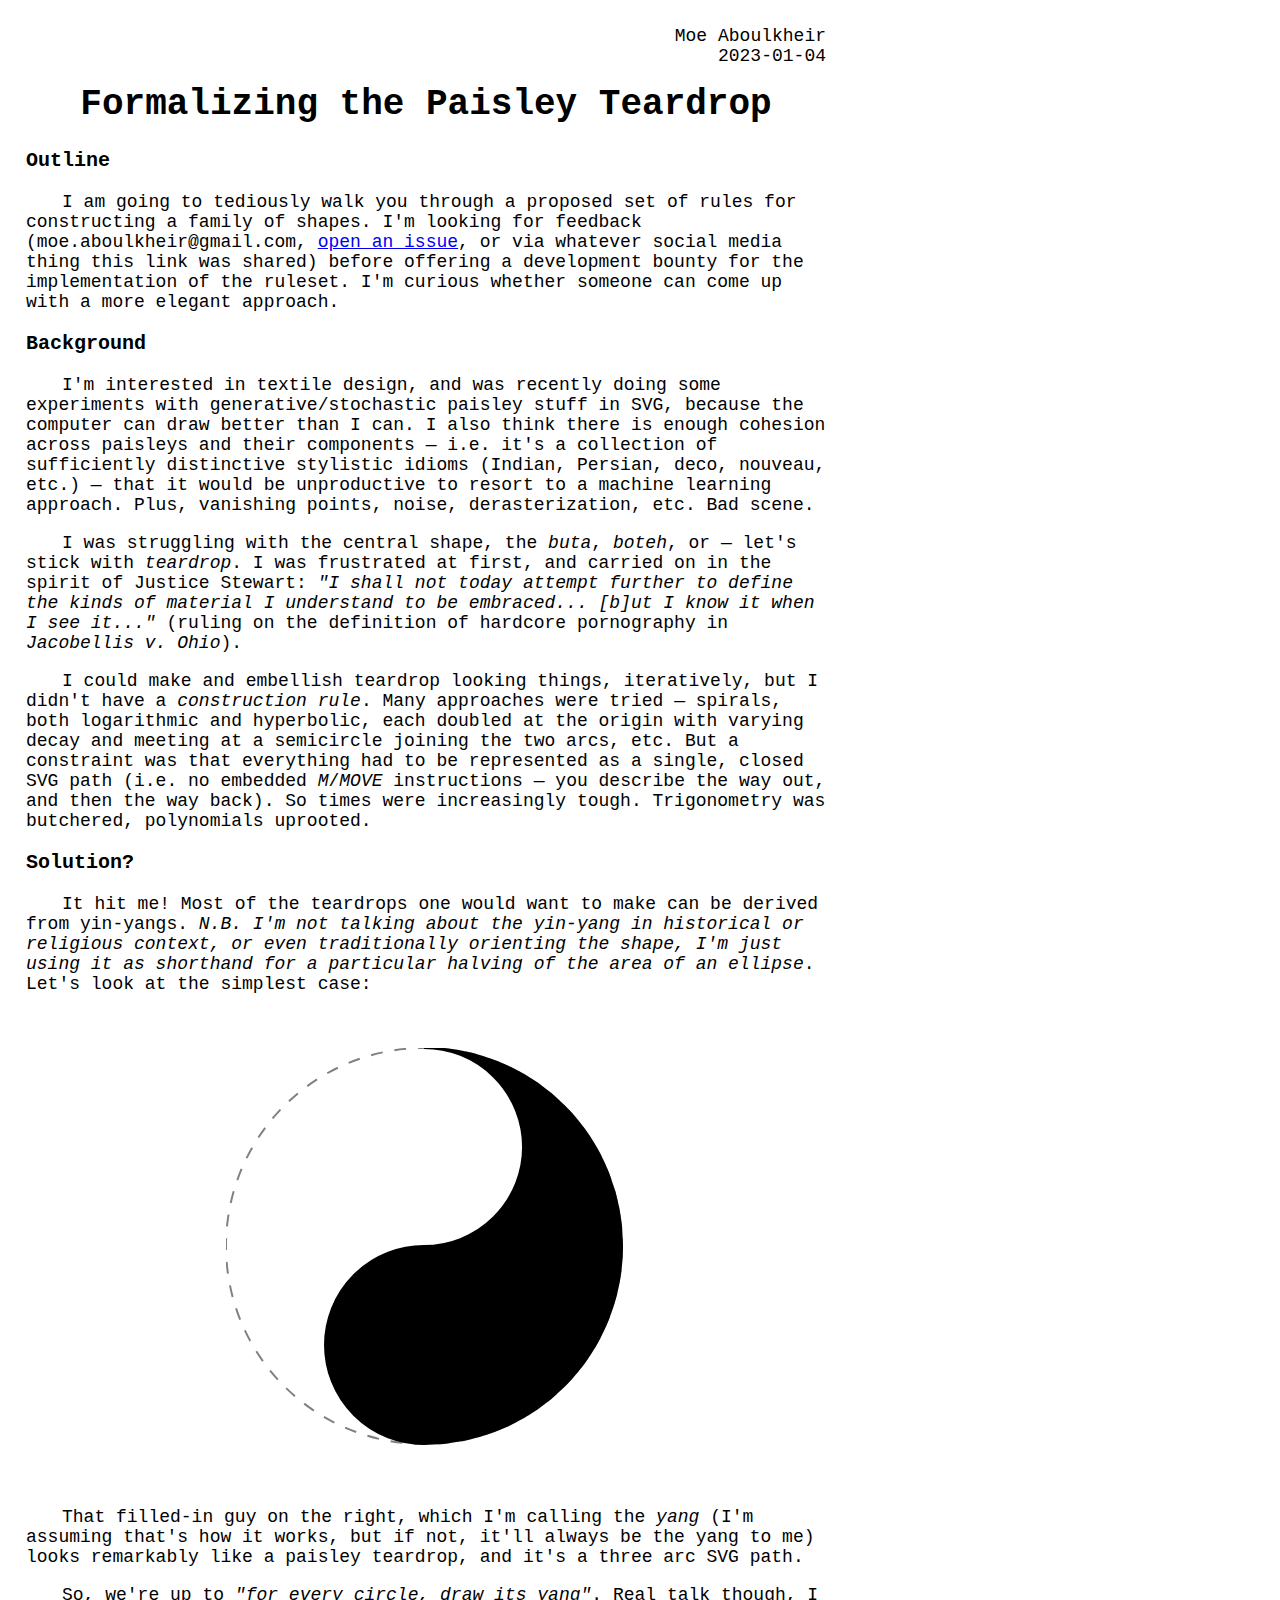
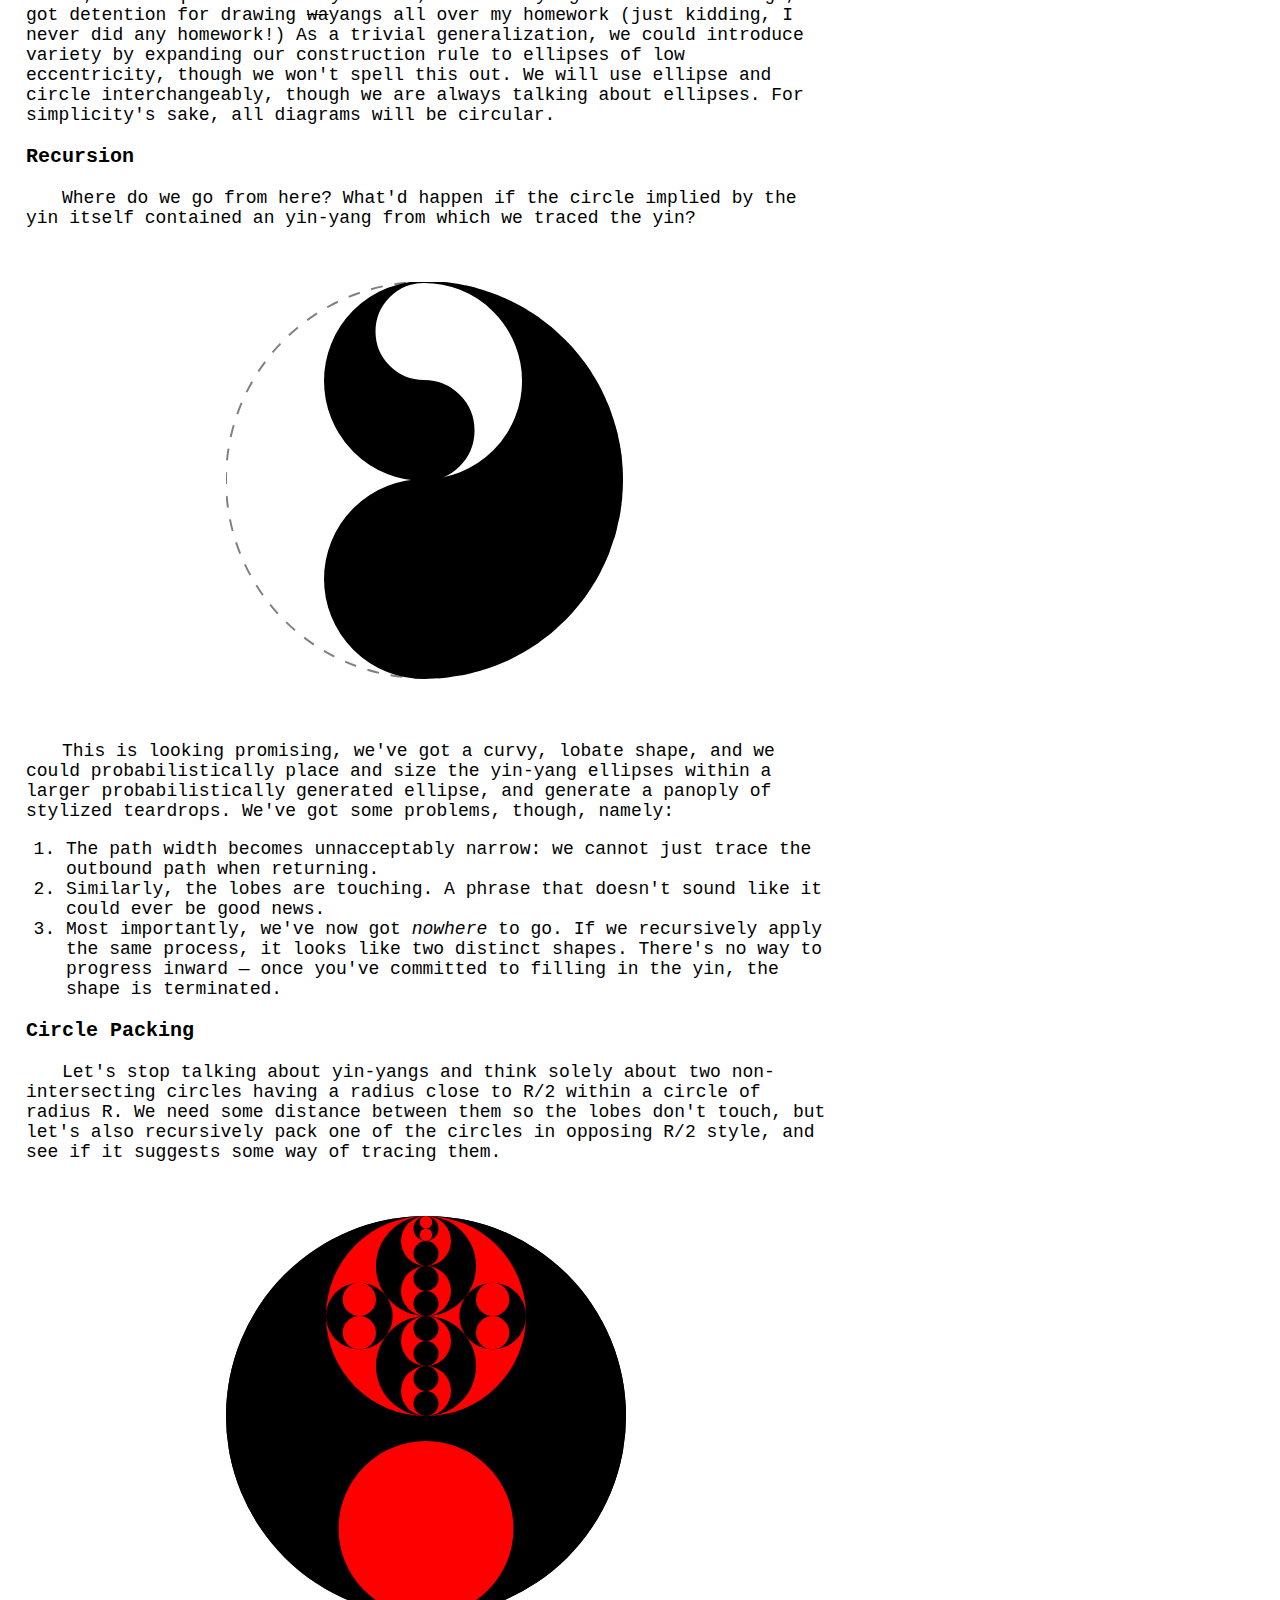
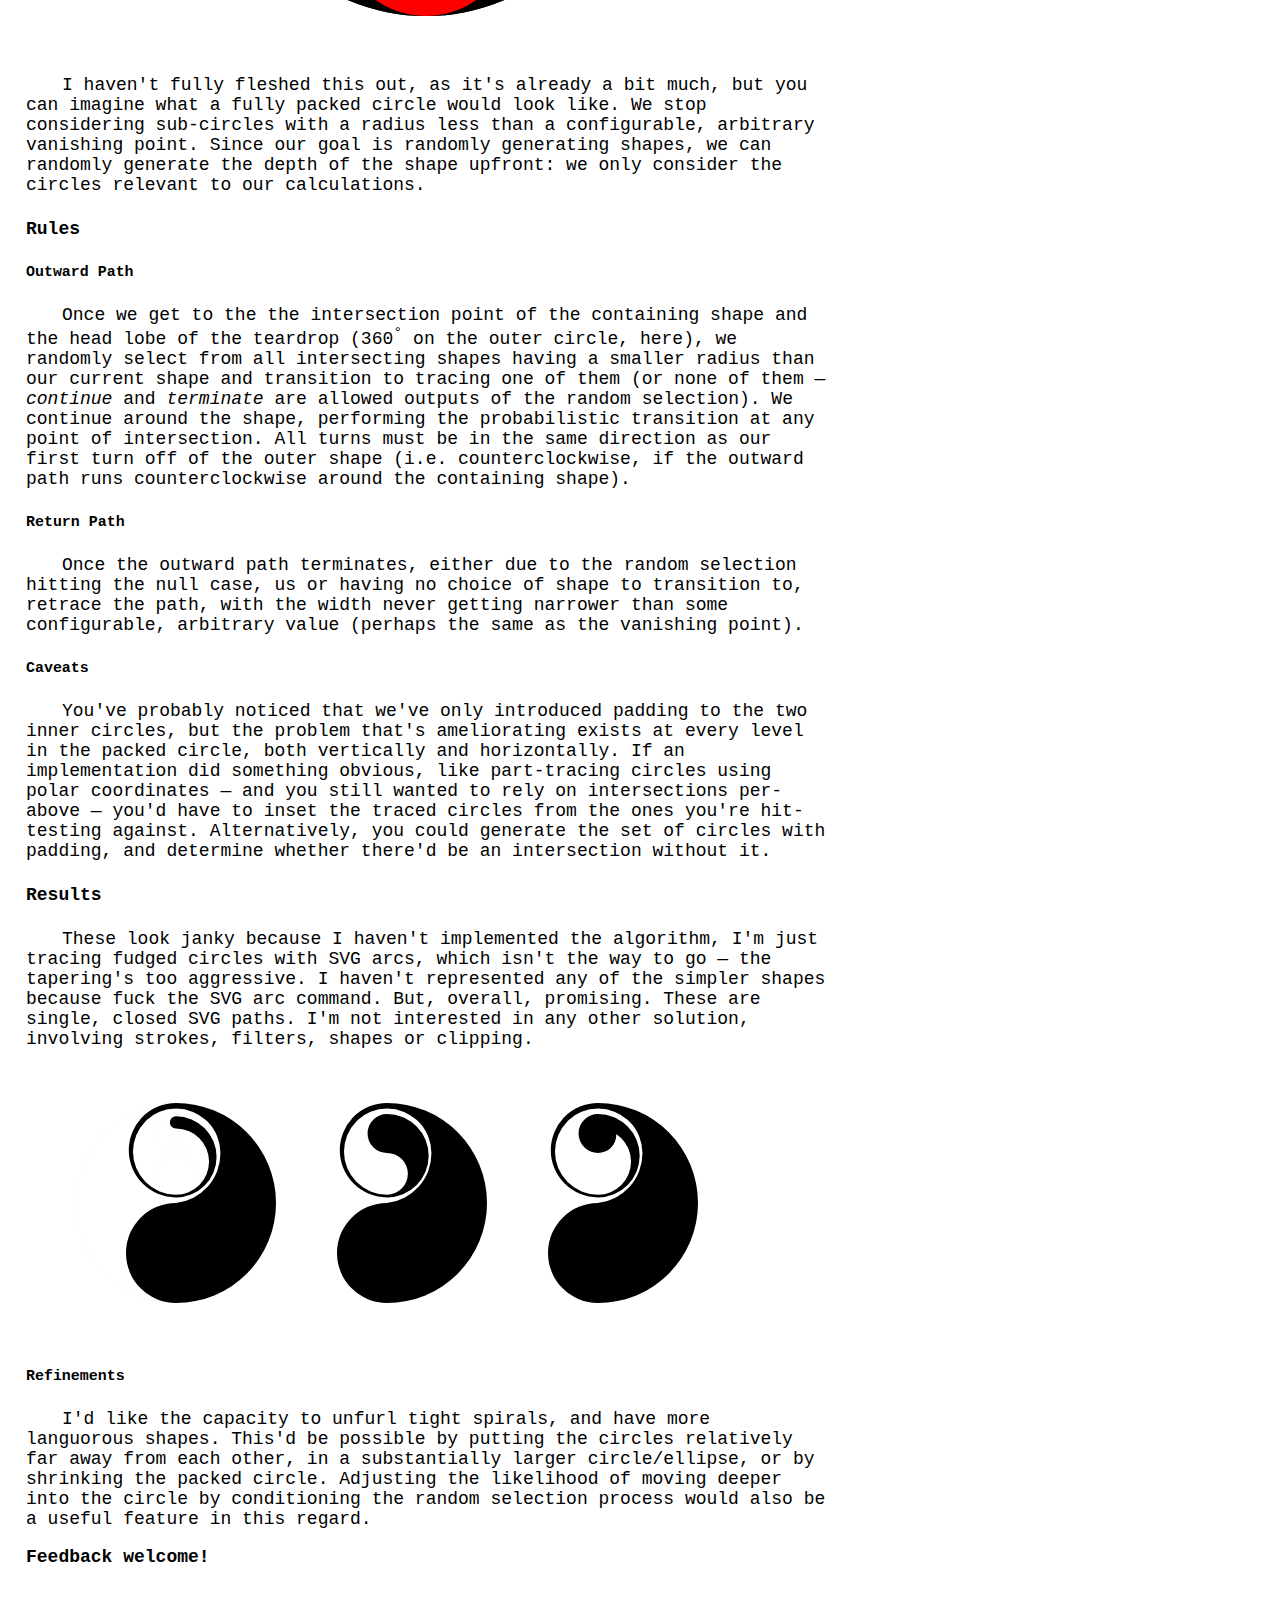
==== commit 65a160c6: "Clarify" ====
--- a/index.html
+++ b/index.html
@@ -228,13 +228,13 @@
                 <h5>Refinements</h5>
 
                 <p>
-                      One thing I'd like to be able to do have the capacity
+                      I'd like  the capacity
                     to unfurl tight spirals, and have more languorous shapes.
-                    I think this would be possible by putting the circles relatively
+                    This'd be possible by putting the circles relatively
                     far away from each other, in a substantially larger circle/ellipse, or by shrinking the packed circle.   Adjusting
                     the likelihood of moving deeper into the circle by
                     conditioning the random selection
-                    process would also be a useful feature.
+                    process would also be a useful feature in this regard.
                 </p>
 
                 <b>Feedback welcome!</b>
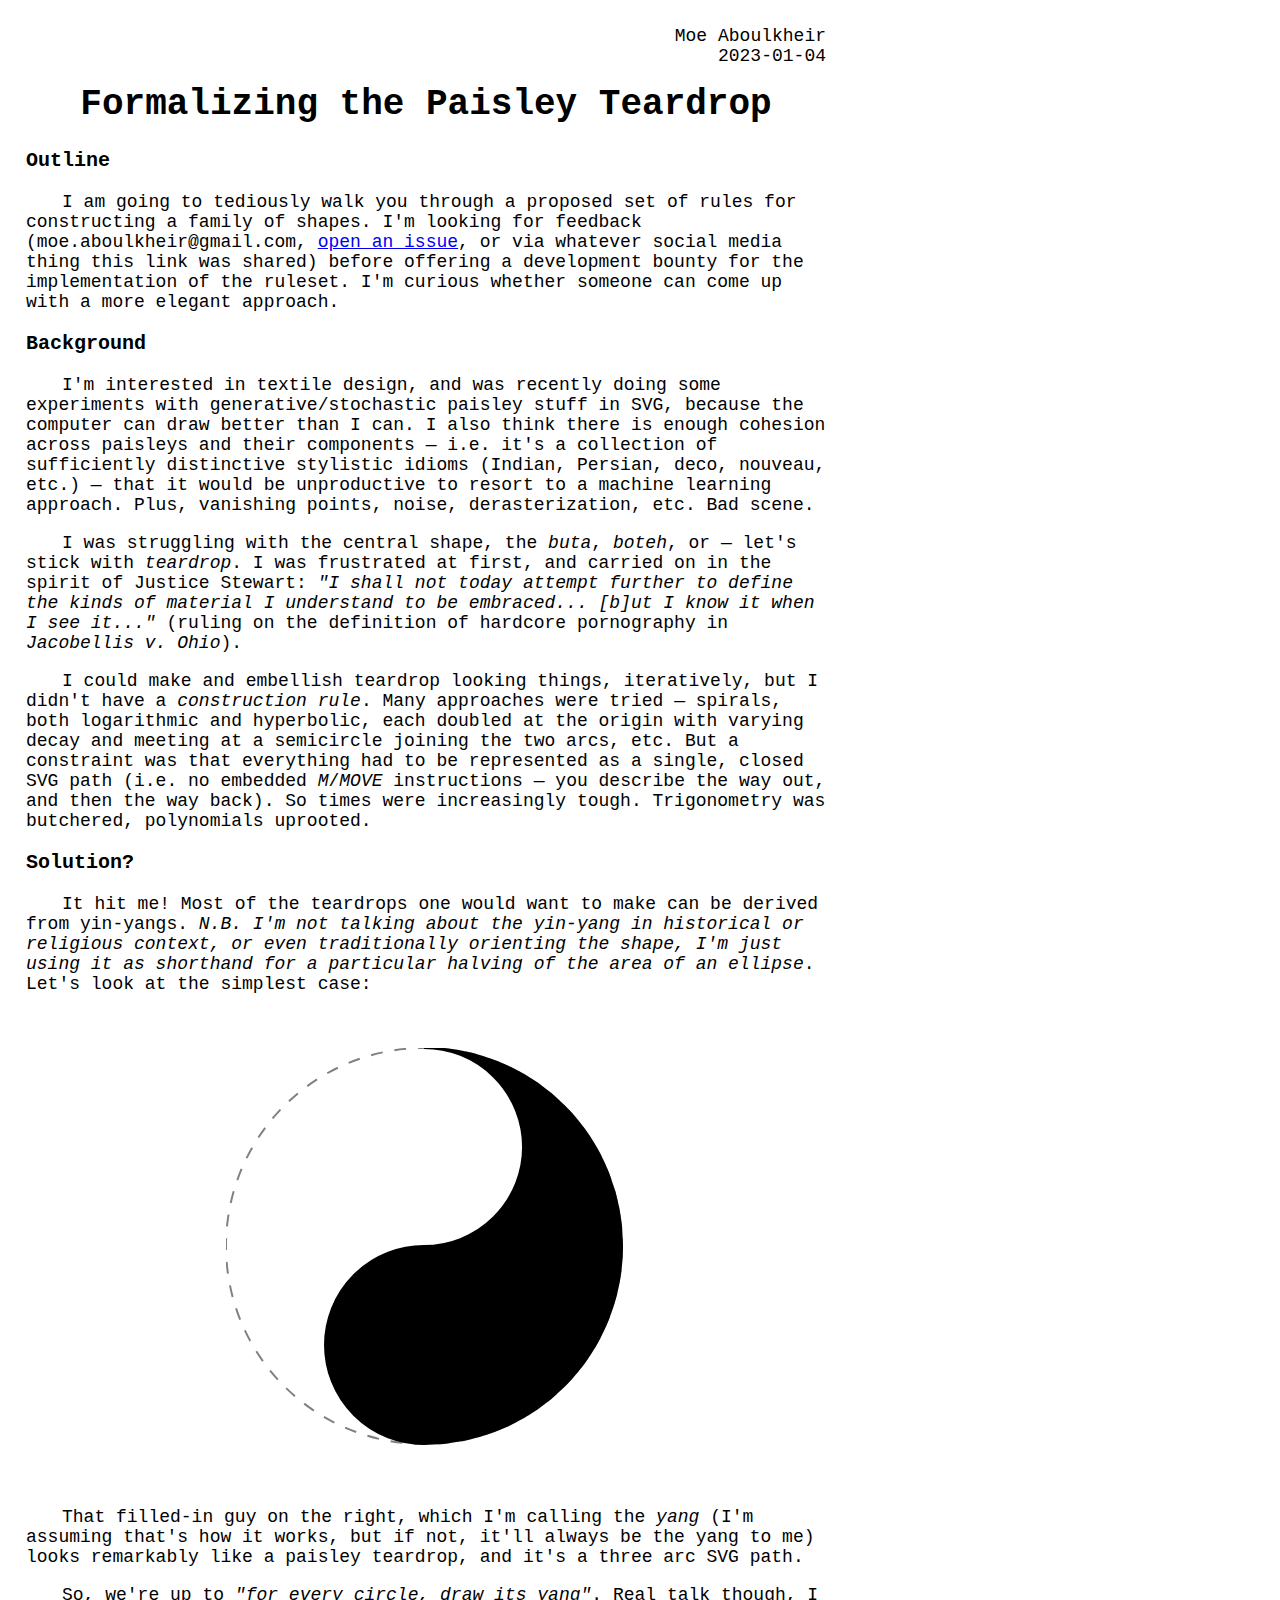
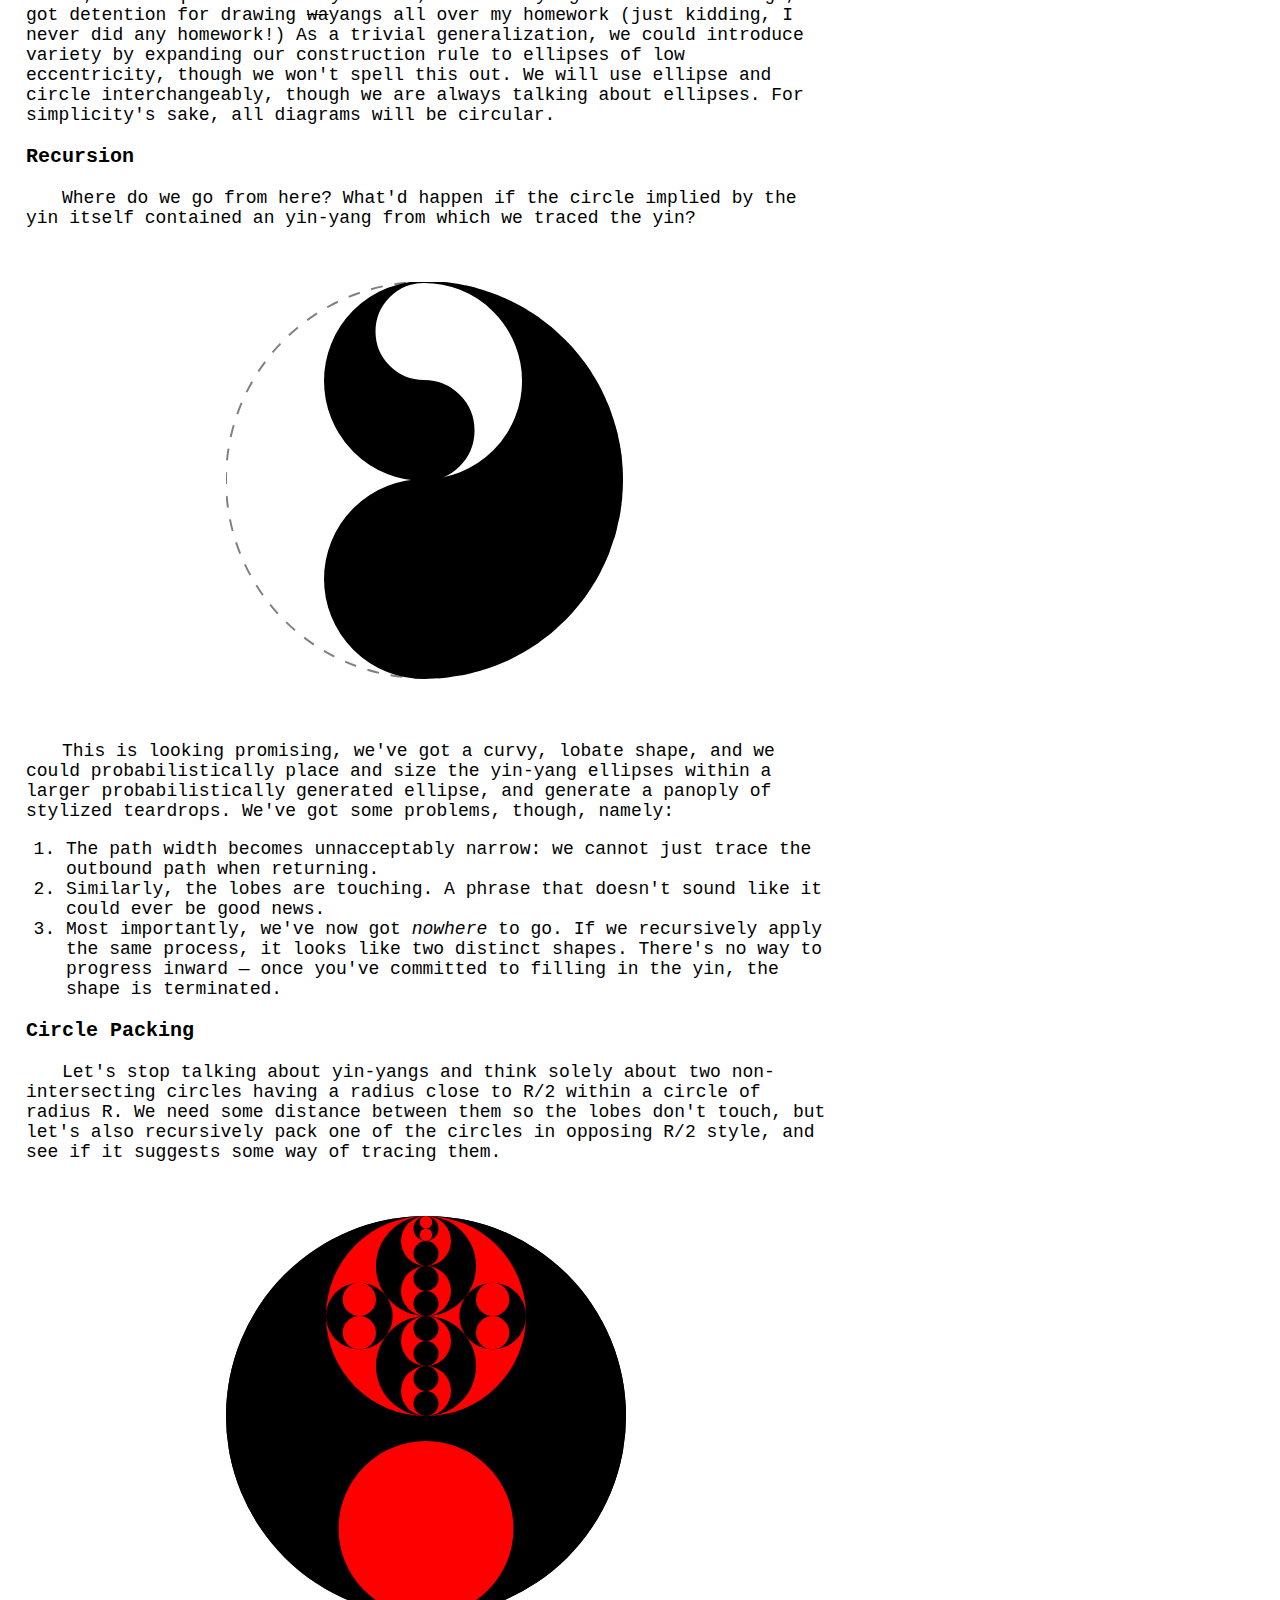
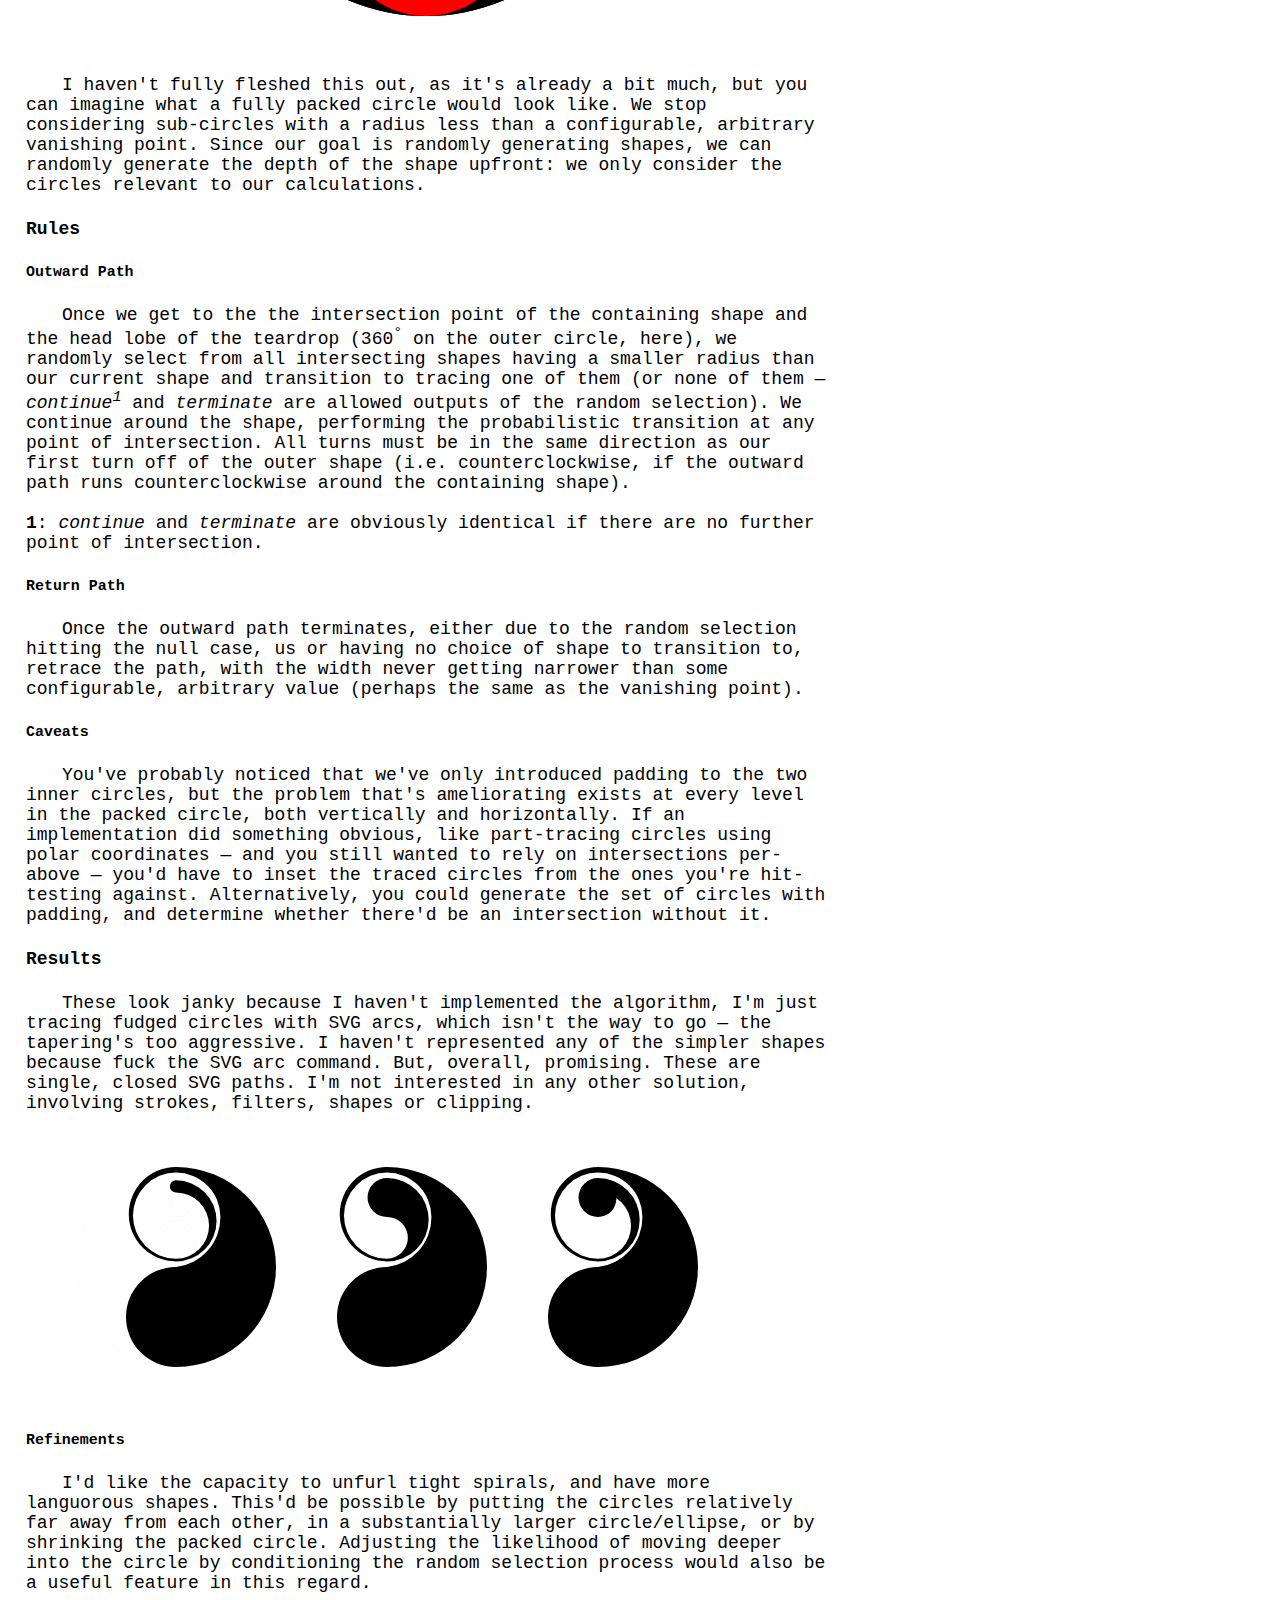
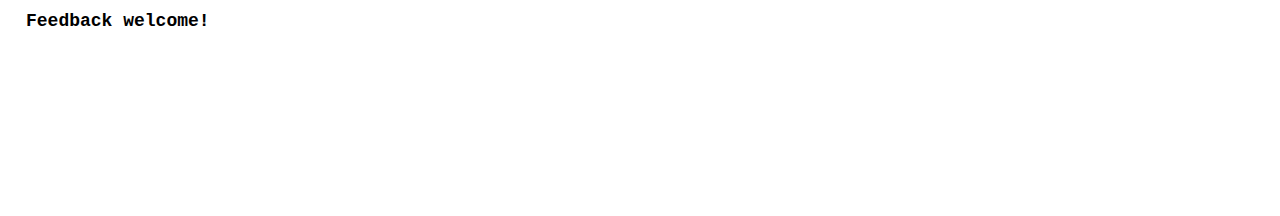
==== commit 6dd4ab24: "Clarify" ====
--- a/index.html
+++ b/index.html
@@ -184,12 +184,16 @@
                     the outer circle, here), we randomly select from all intersecting
                     shapes having a smaller radius than our current shape
                     and transition
-                    to tracing one of them (or none of them &mdash; <i>continue</i> and <i>terminate</i> are allowed outputs
+                    to tracing one of them (or none of them &mdash; <i>continue<sup>1</sup></i> and <i>terminate</i> are allowed outputs
                     of the random selection).  We continue around the shape, performing the
                     probabilistic transition at any point of intersection.  All turns must be
                     in the same direction as our first turn off of the outer shape
                     (i.e. counterclockwise, if the outward path runs
                     counterclockwise around the containing shape).
+
+                    <br>
+                    <br>
+                    <b>1</b>: <i>continue</i> and <i>terminate</i> are obviously identical if there are no further point of intersection.
                 </p>
                 <h5>Return Path</h5>
                     <P>Once the outward path terminates, either due to the random selection
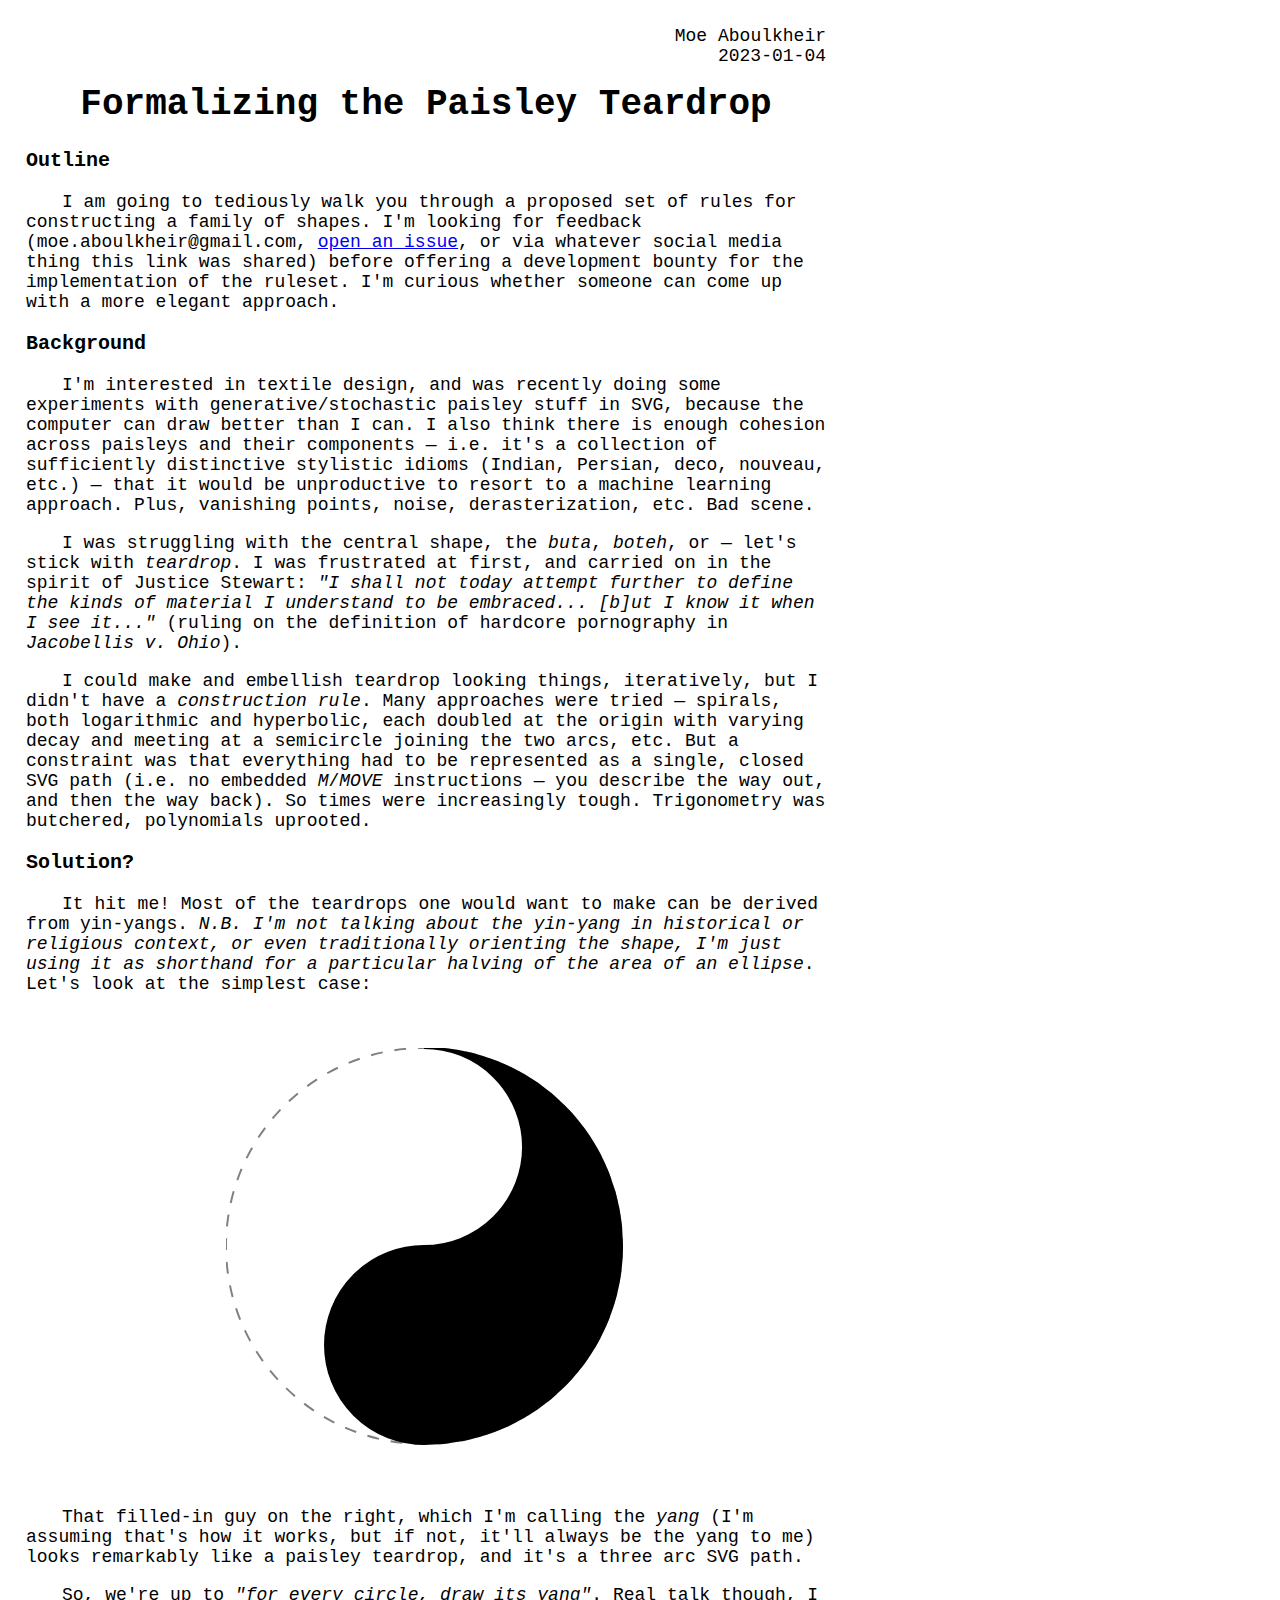
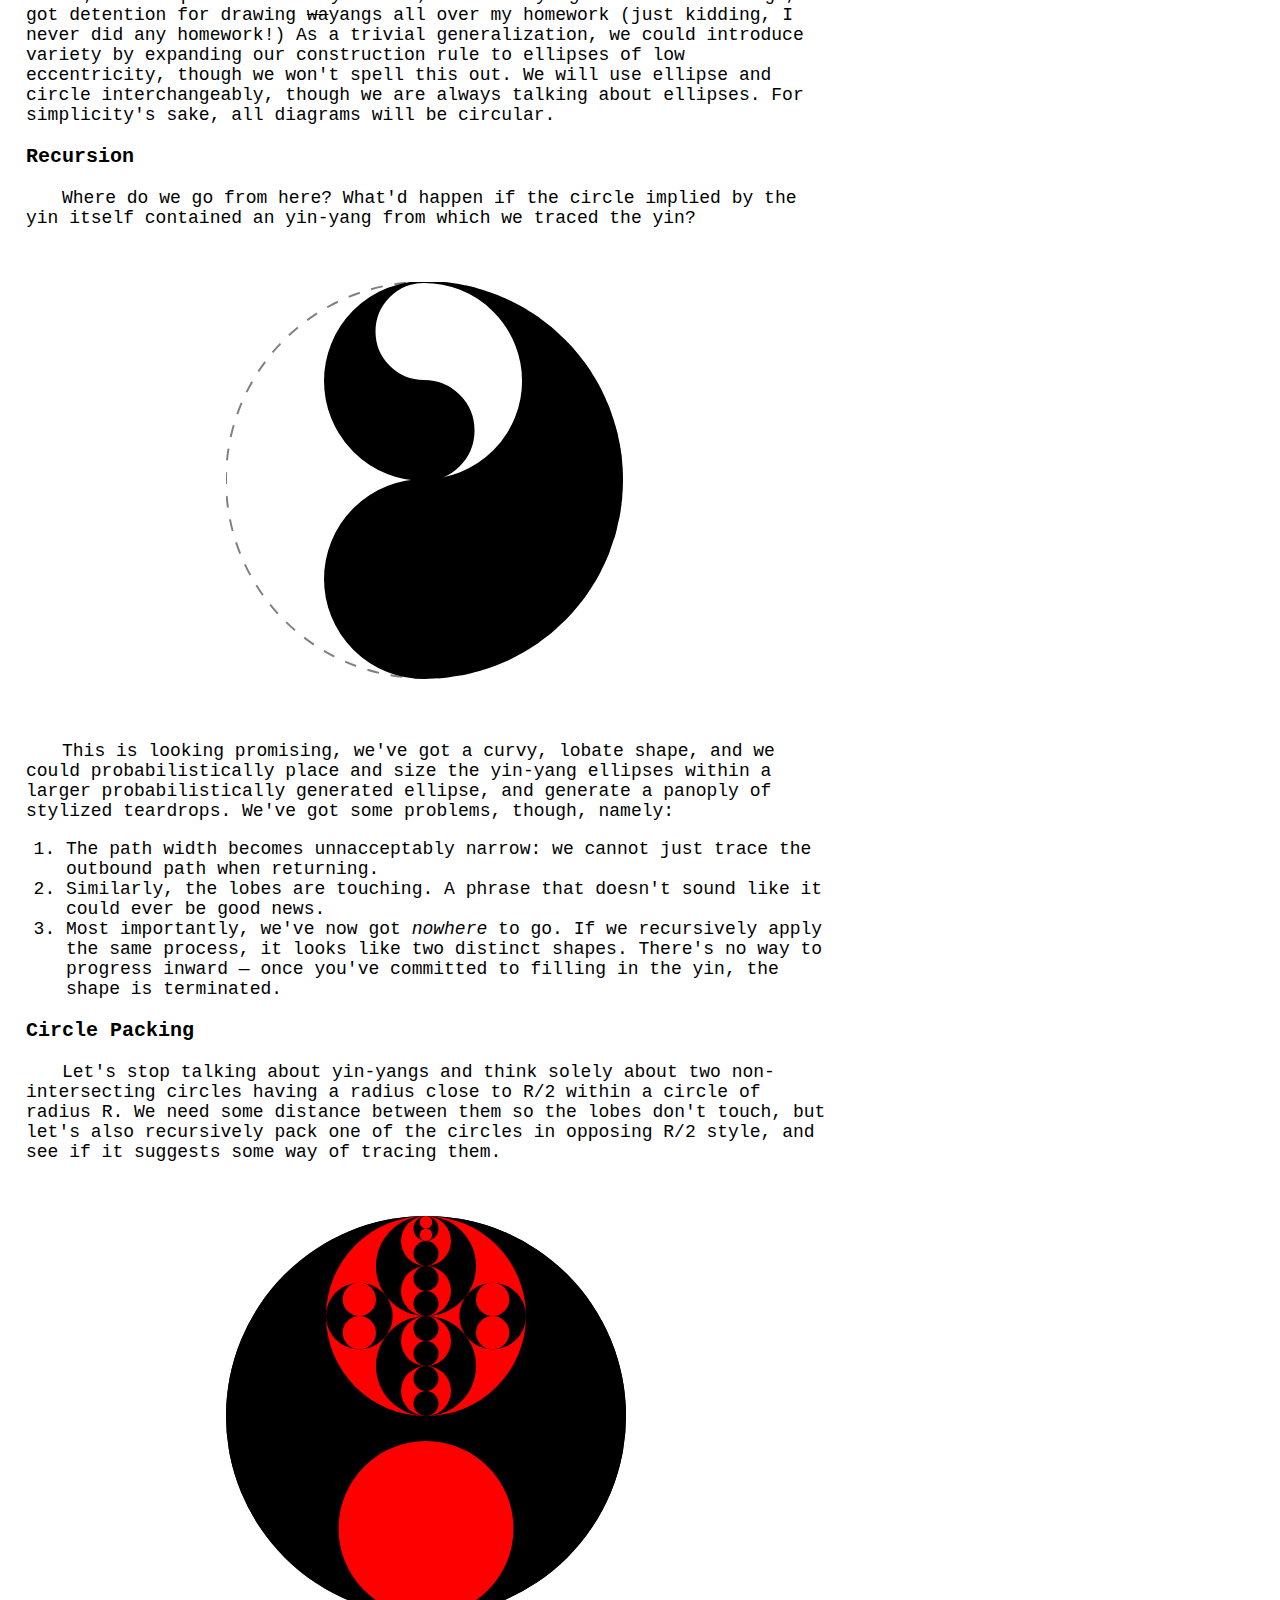
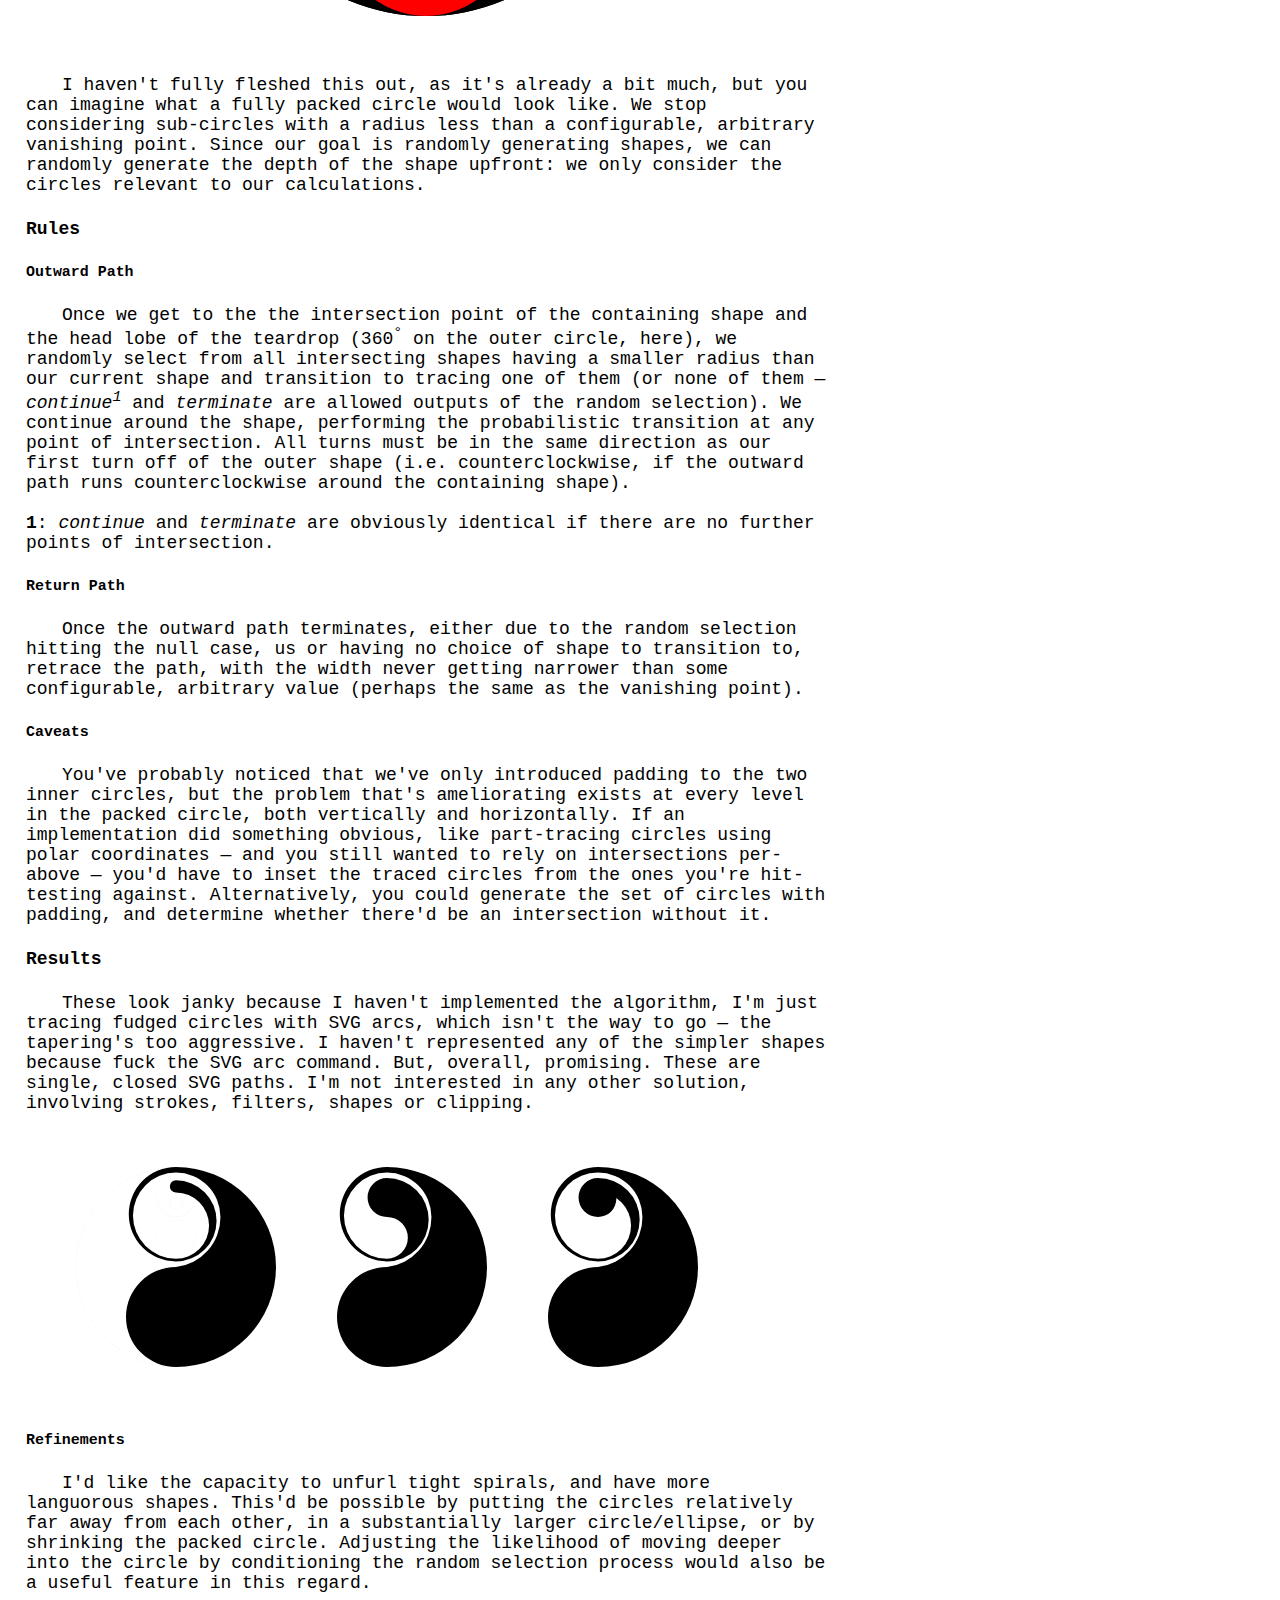
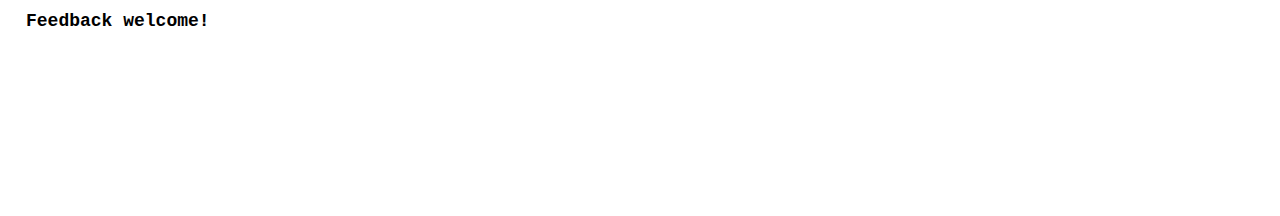
==== commit 6c402dd1: "plural" ====
--- a/index.html
+++ b/index.html
@@ -193,7 +193,7 @@
 
                     <br>
                     <br>
-                    <b>1</b>: <i>continue</i> and <i>terminate</i> are obviously identical if there are no further point of intersection.
+                    <b>1</b>: <i>continue</i> and <i>terminate</i> are obviously identical if there are no further points of intersection.
                 </p>
                 <h5>Return Path</h5>
                     <P>Once the outward path terminates, either due to the random selection
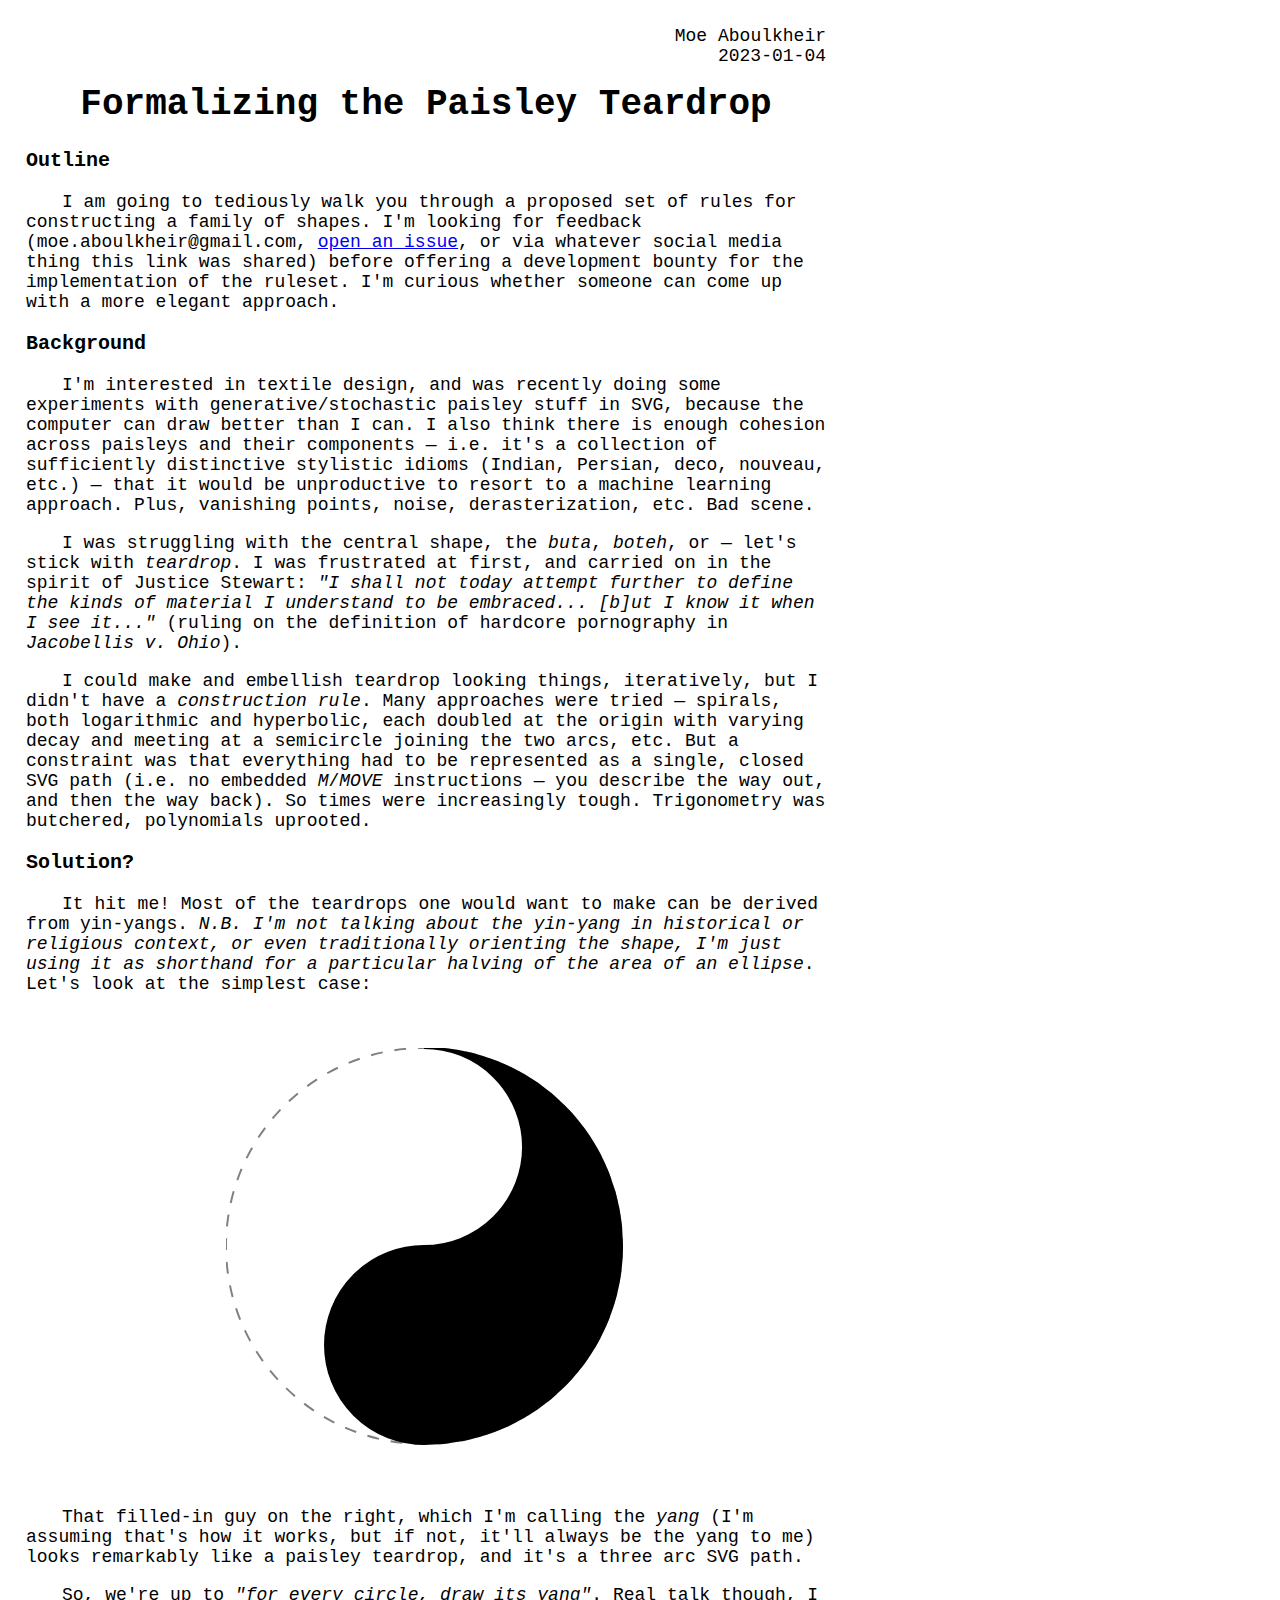
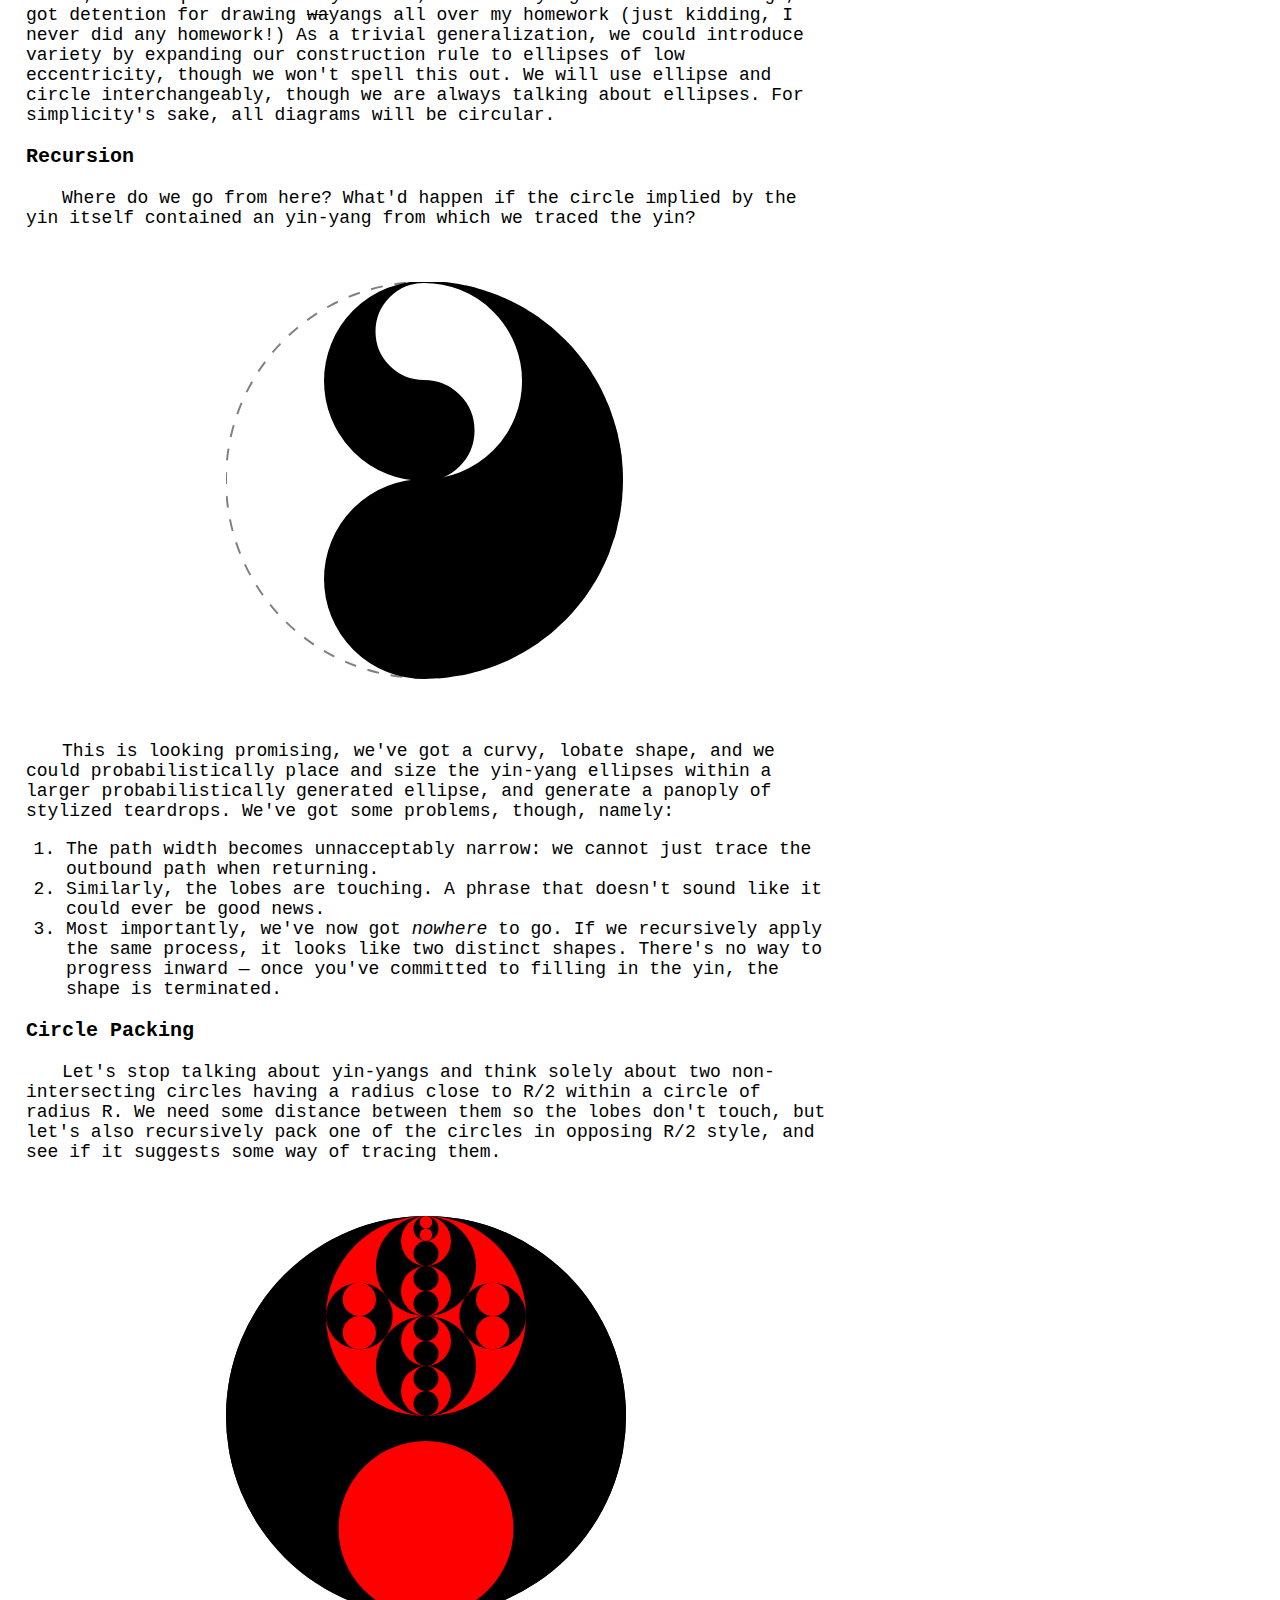
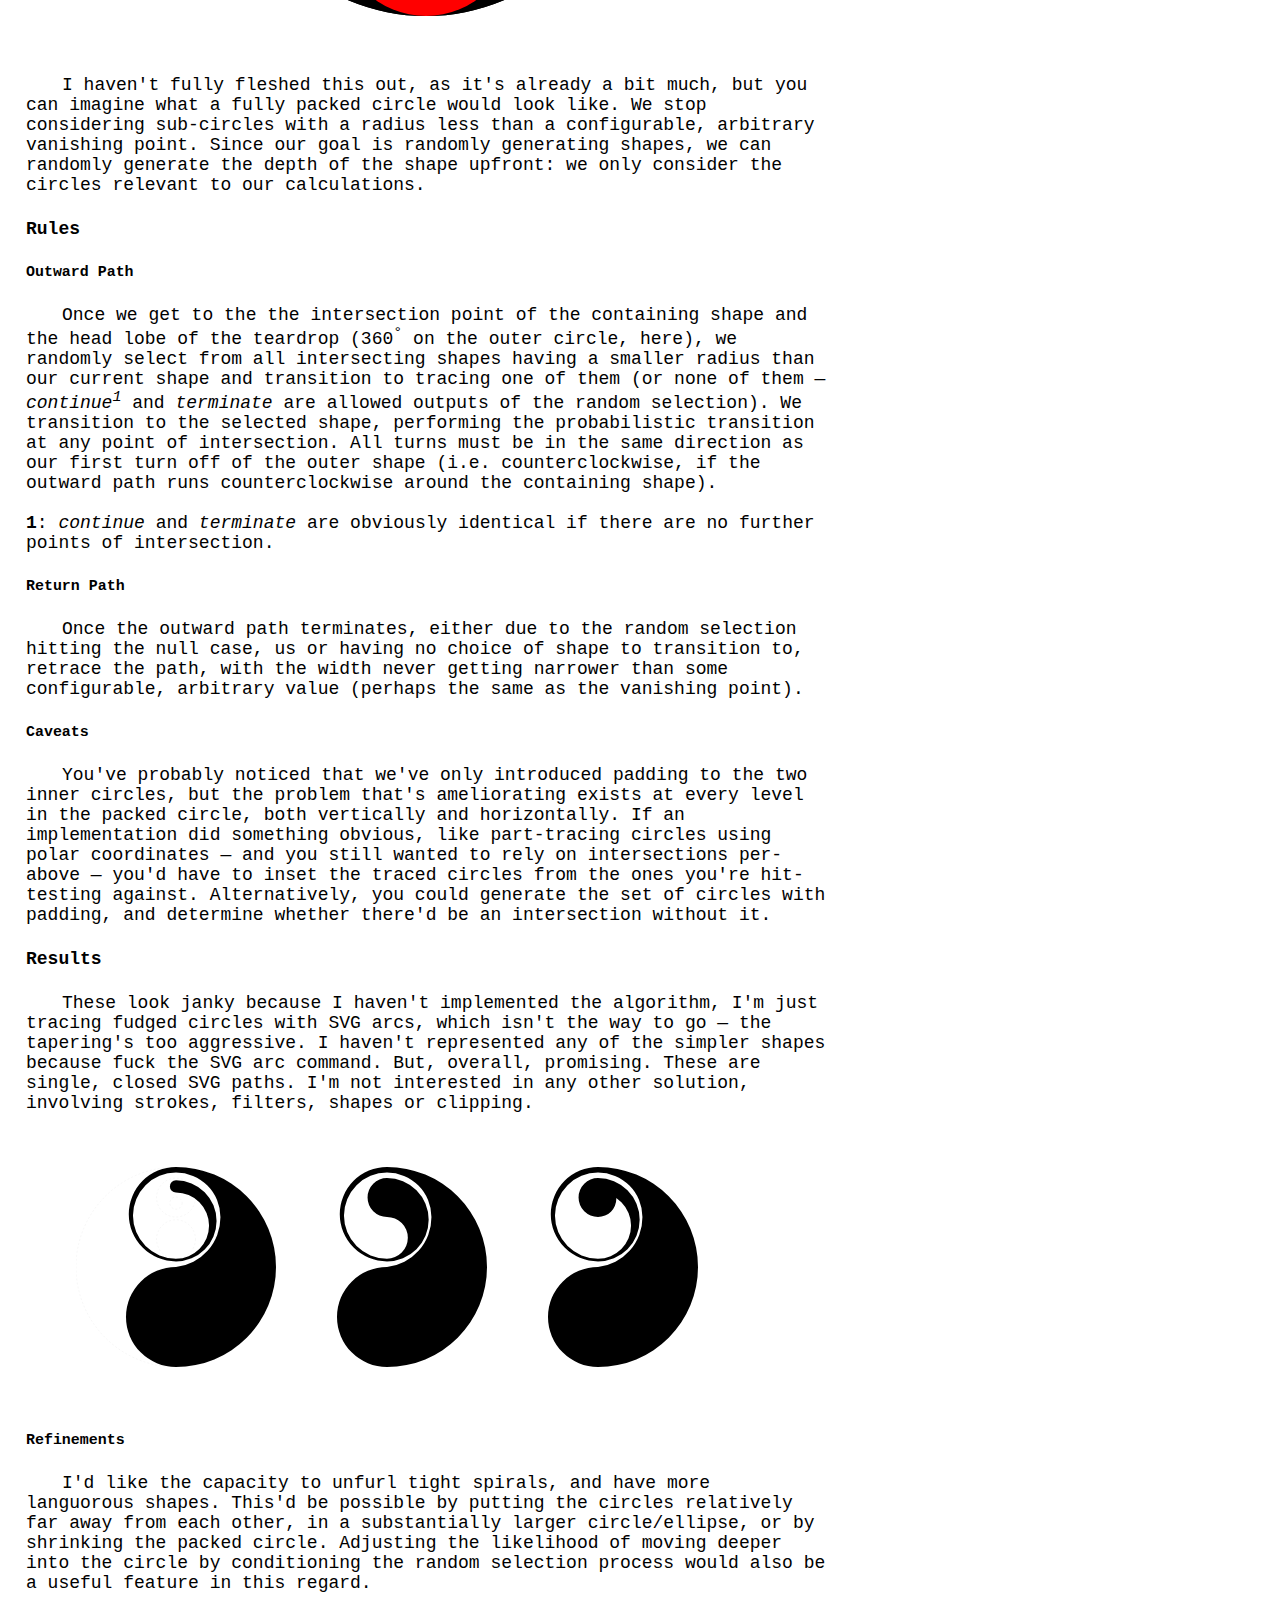
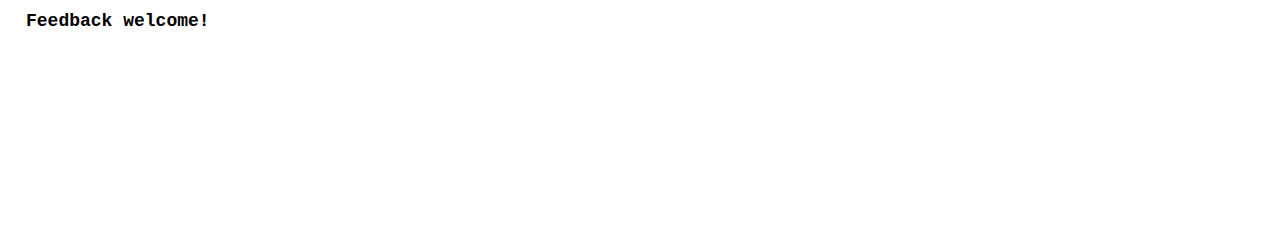
==== commit 4af2ff1e: "Clarify" ====
--- a/index.html
+++ b/index.html
@@ -185,7 +185,7 @@
                     shapes having a smaller radius than our current shape
                     and transition
                     to tracing one of them (or none of them &mdash; <i>continue<sup>1</sup></i> and <i>terminate</i> are allowed outputs
-                    of the random selection).  We continue around the shape, performing the
+                    of the random selection).  We transition to the selected shape, performing the
                     probabilistic transition at any point of intersection.  All turns must be
                     in the same direction as our first turn off of the outer shape
                     (i.e. counterclockwise, if the outward path runs
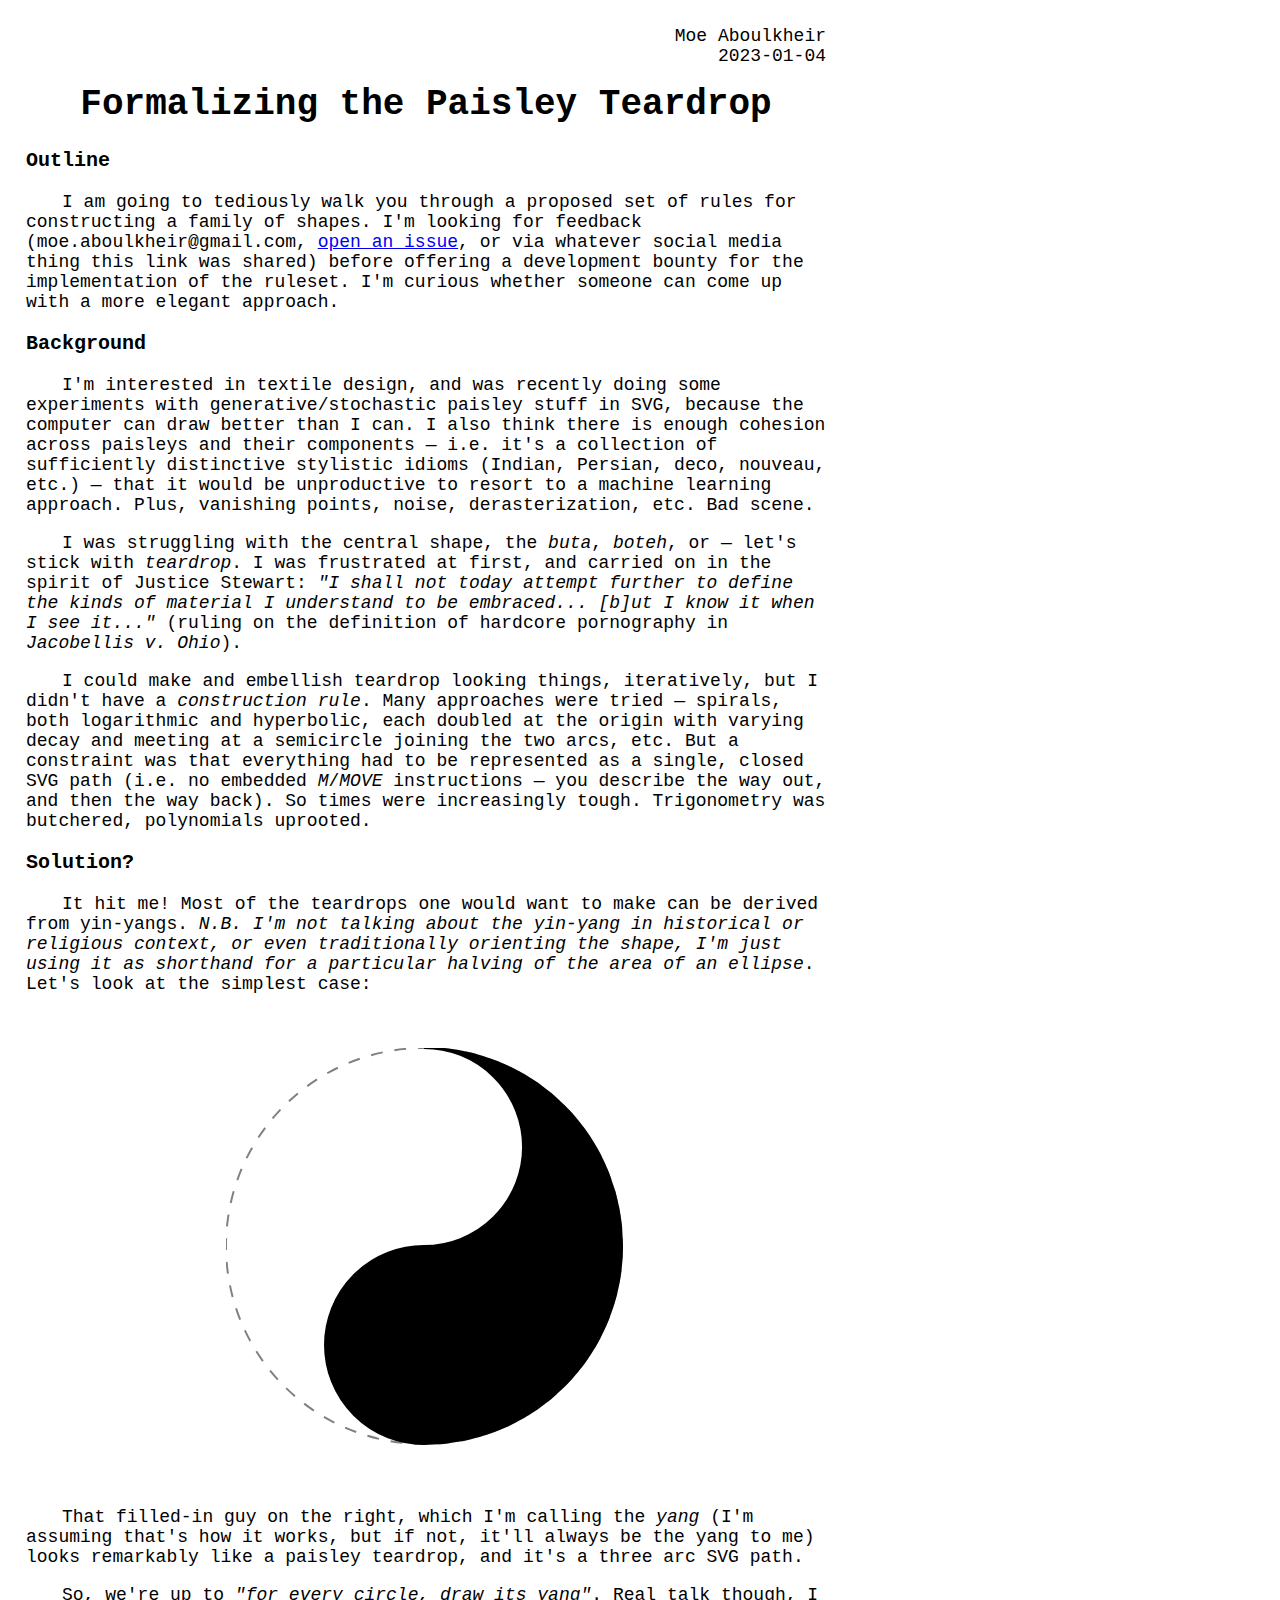
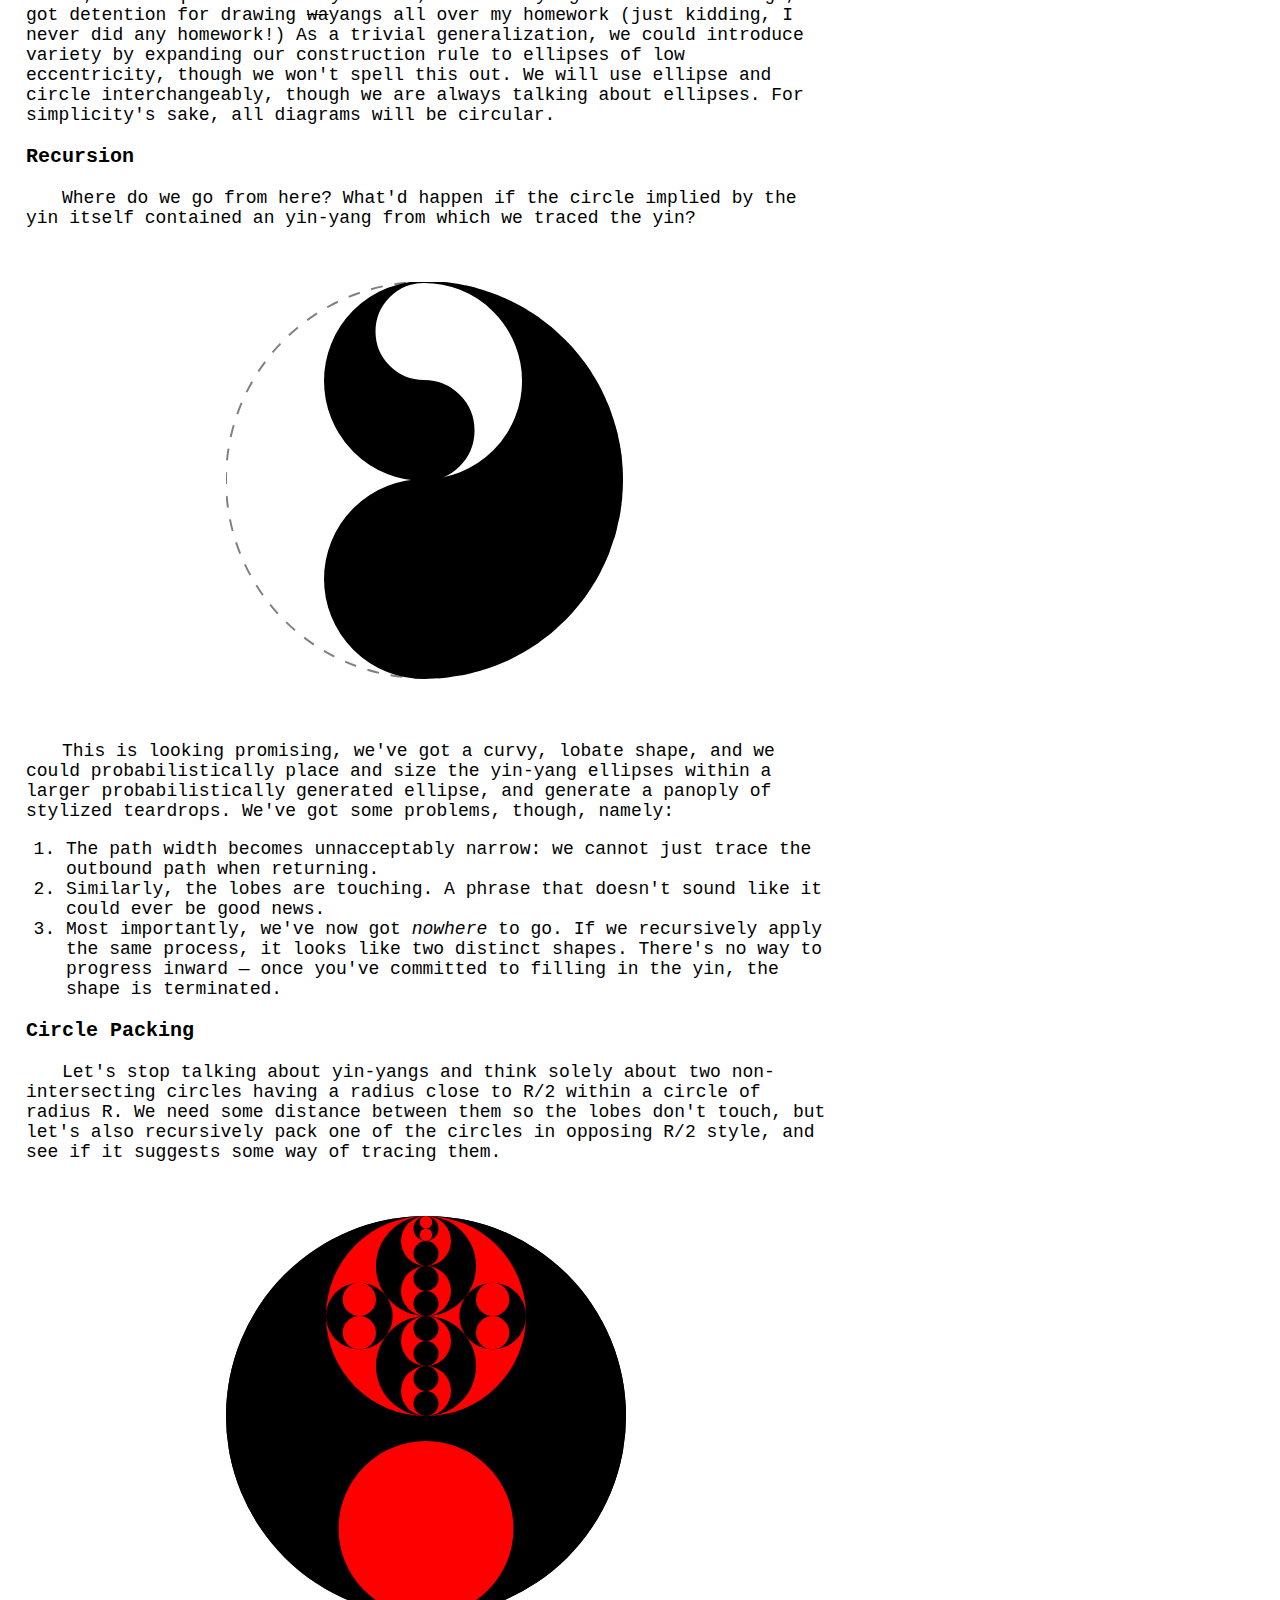
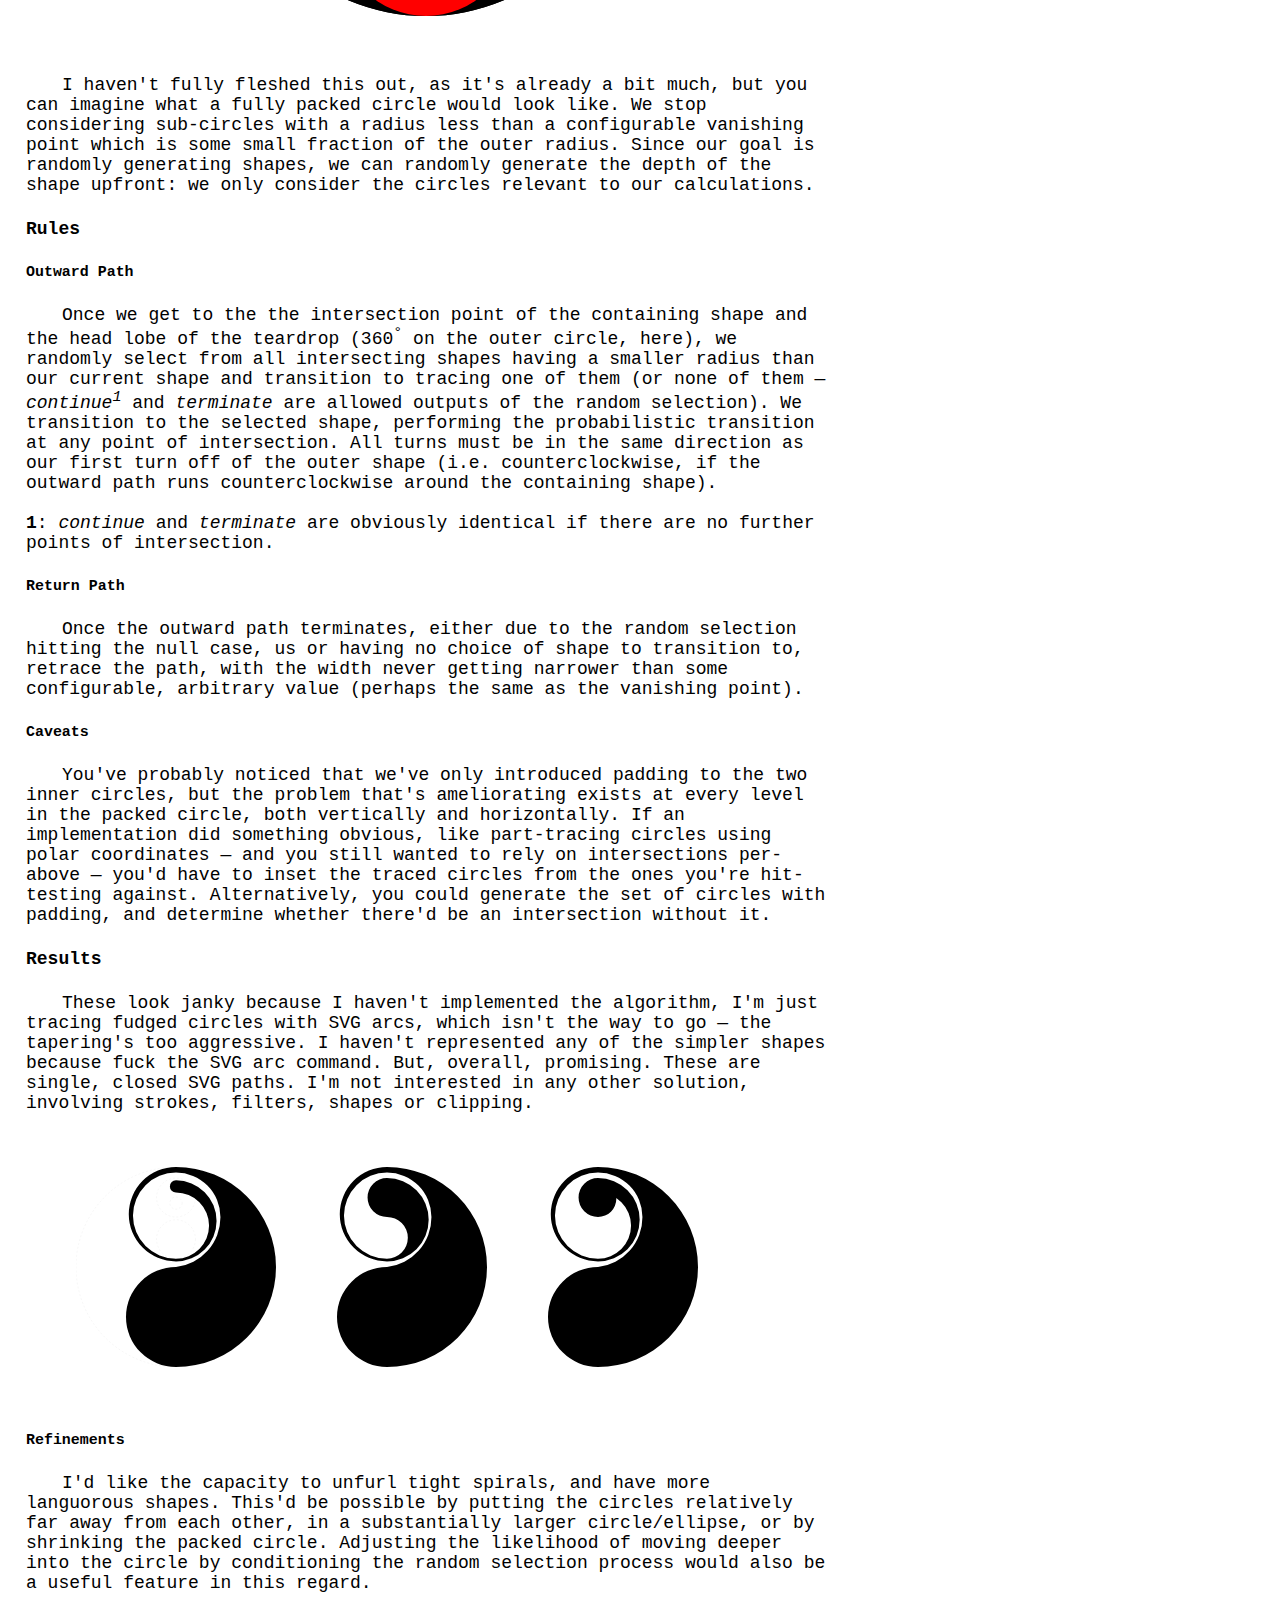
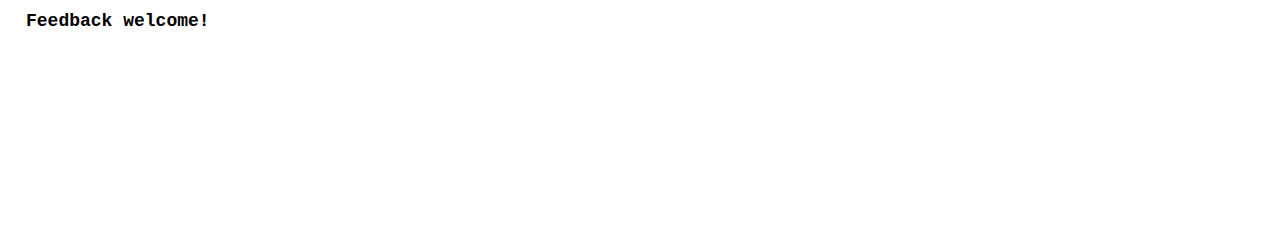
==== commit 6aa9491b: "Clarify" ====
--- a/index.html
+++ b/index.html
@@ -170,7 +170,8 @@
                     I haven't fully fleshed this out, as it's already a bit much, but
                     you can imagine what a fully packed circle would look like.
                     We stop considering sub-circles with a
-                    radius less than a configurable, arbitrary vanishing point.
+                    radius less than a configurable vanishing point which is some
+                    small fraction of the outer radius.
                     Since our goal is randomly generating shapes, we can
                     randomly generate the depth of the shape upfront: we only
                     consider the circles relevant to our calculations.
